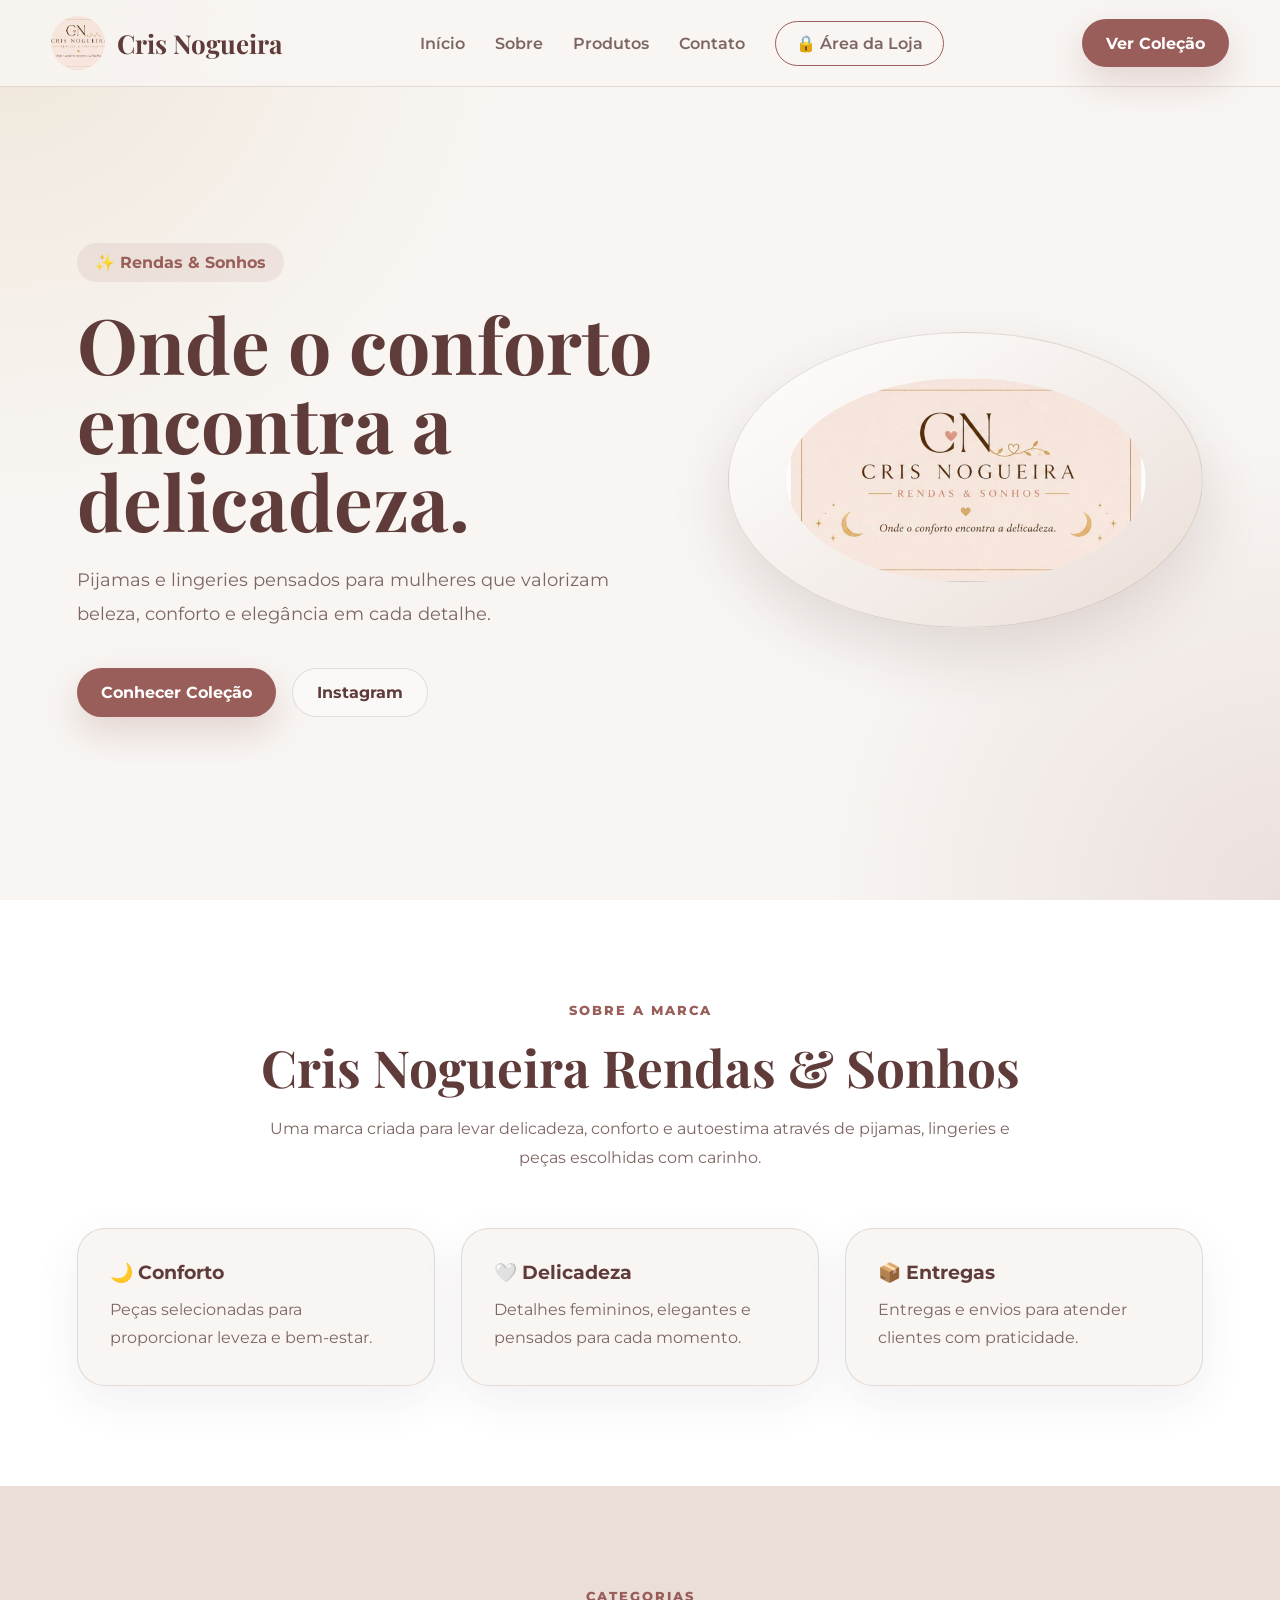
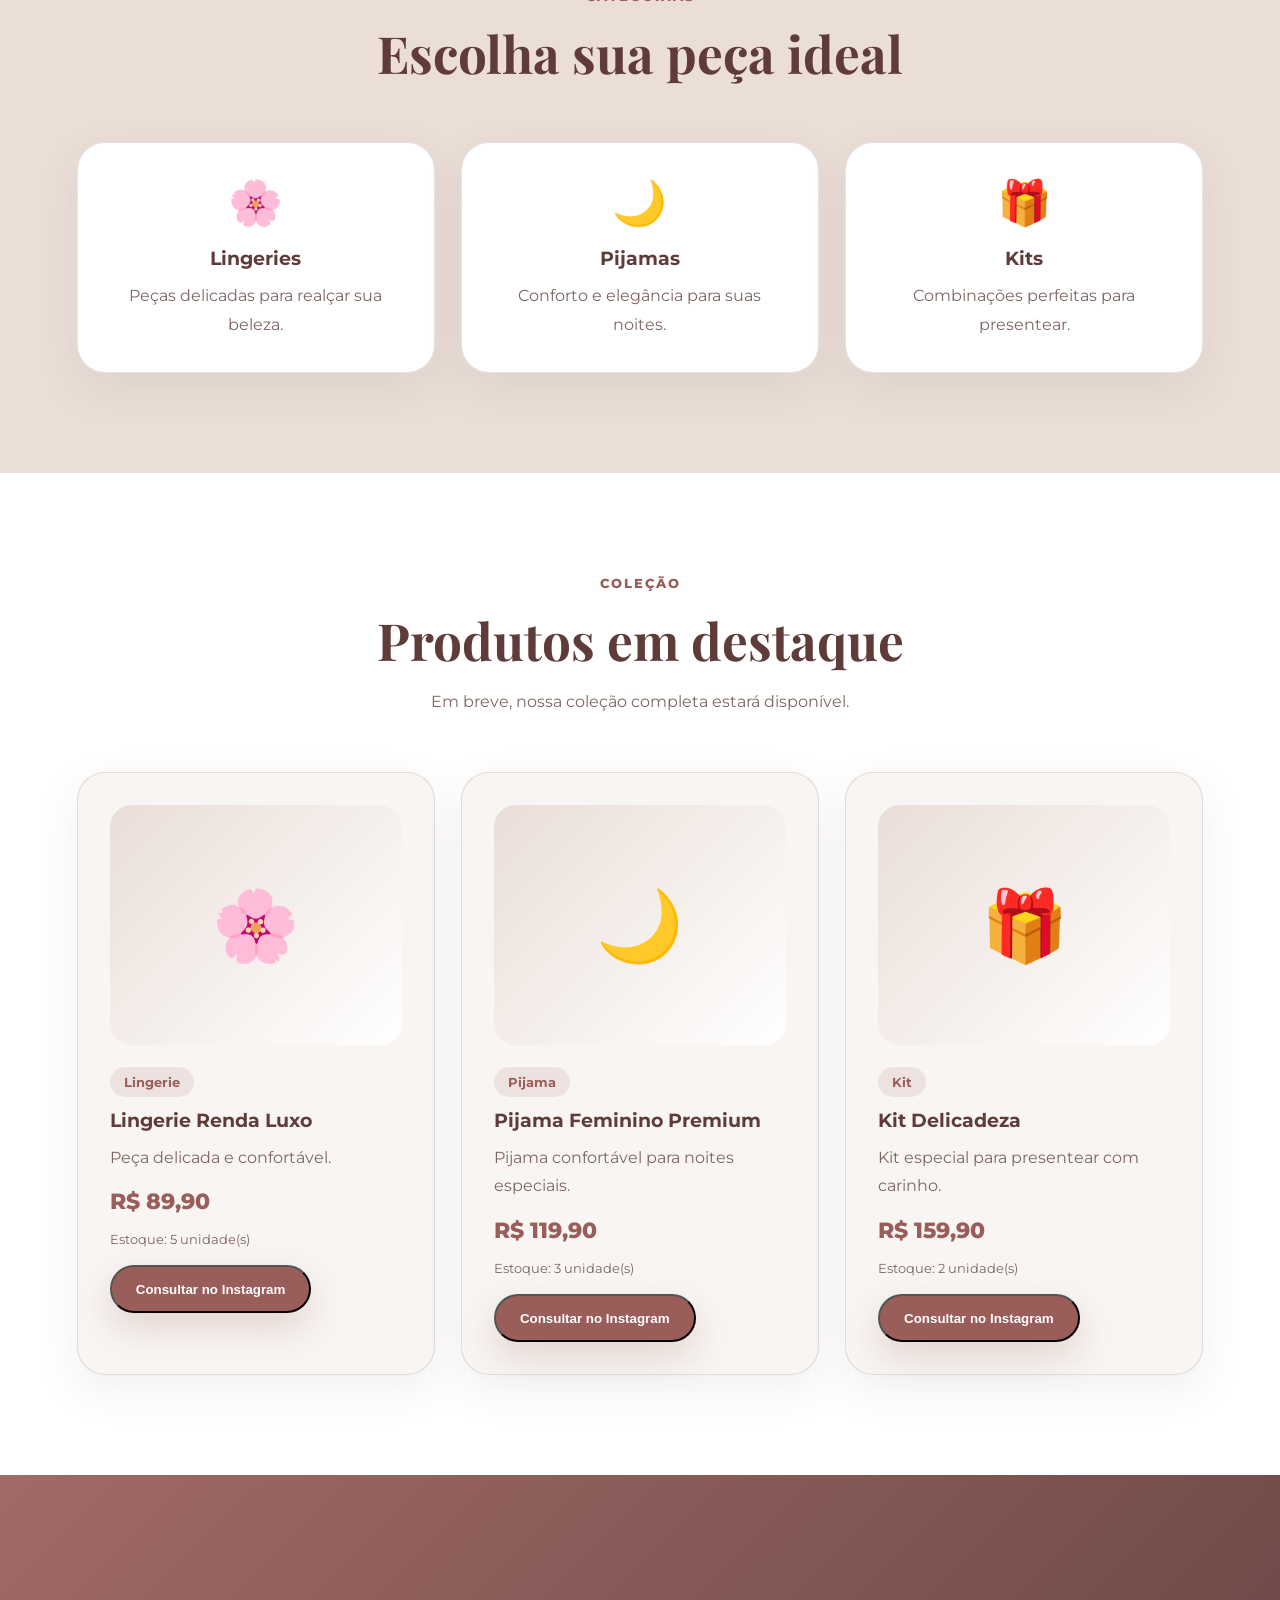
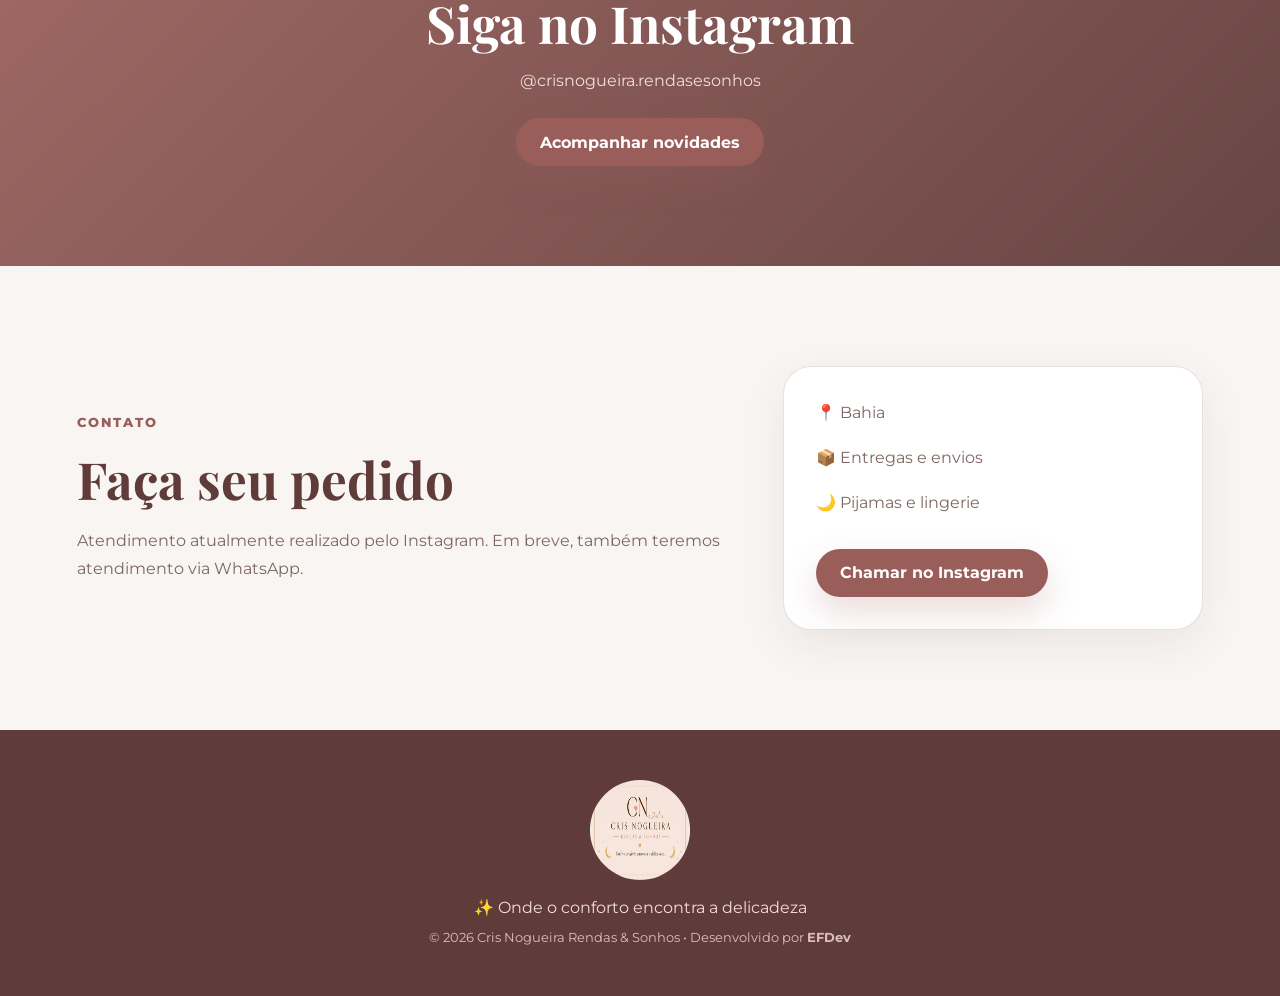
==== index.html @ 5963915d "Add files via upload" ====
<!DOCTYPE html>
<html lang="pt-BR">

<head>
    <meta charset="UTF-8">
    <meta name="viewport" content="width=device-width, initial-scale=1.0">
    <title>Cris Nogueira | Rendas & Sonhos</title>

    <link rel="stylesheet" href="./css/style.css">

    <link
        href="https://fonts.googleapis.com/css2?family=Playfair+Display:wght@600;700&family=Montserrat:wght@400;500;600;700&display=swap"
        rel="stylesheet">

    <link rel="shortcut icon" href="./assets/Cris Logo.jpeg" type="image/x-icon">
</head>

<body>

    <header class="header">
        <nav class="navbar">
            <a href="#" class="logo-area">
                <img src="./assets/Cris Logo.jpeg" alt="Cris Nogueira">
                <span>Cris Nogueira</span>
            </a>

            <ul class="nav-links">
                <li><a href="#inicio">Início</a></li>
                <li><a href="#sobre">Sobre</a></li>
                <li><a href="#produtos">Produtos</a></li>
                <li><a href="#contato">Contato</a></li>
                <li>
                    <a href="./login-admin.html" class="btn-admin">
                        🔒 Área da Loja
                    </a>
                </li>
            </ul>

            <a href="#produtos" class="btn-nav">Ver Coleção</a>
        </nav>
    </header>

    <main>

        <section class="hero" id="inicio">
            <div class="hero-content">
                <span class="tag">✨ Rendas & Sonhos</span>

                <h1>Onde o conforto encontra a delicadeza.</h1>

                <p>
                    Pijamas e lingeries pensados para mulheres que valorizam
                    beleza, conforto e elegância em cada detalhe.
                </p>

                <div class="hero-buttons">
                    <a href="#produtos" class="btn-primary">Conhecer Coleção</a>
                    <a href="https://www.instagram.com/crisnogueira.rendasesonhos/" target="_blank"
                        class="btn-secondary">
                        Instagram
                    </a>
                </div>
            </div>

            <div class="hero-card">
                <img src="./assets/Cris Logo.jpeg" alt="Logo Cris Nogueira">
            </div>
        </section>

        <section class="about" id="sobre">
            <div class="section-title">
                <span>Sobre a marca</span>
                <h2>Cris Nogueira Rendas & Sonhos</h2>
                <p>
                    Uma marca criada para levar delicadeza, conforto e autoestima
                    através de pijamas, lingeries e peças escolhidas com carinho.
                </p>
            </div>

            <div class="benefits">
                <article>
                    <h3>🌙 Conforto</h3>
                    <p>Peças selecionadas para proporcionar leveza e bem-estar.</p>
                </article>

                <article>
                    <h3>🤍 Delicadeza</h3>
                    <p>Detalhes femininos, elegantes e pensados para cada momento.</p>
                </article>

                <article>
                    <h3>📦 Entregas</h3>
                    <p>Entregas e envios para atender clientes com praticidade.</p>
                </article>
            </div>
        </section>

        <section class="categories">
            <div class="section-title">
                <span>Categorias</span>
                <h2>Escolha sua peça ideal</h2>
            </div>

            <div class="category-grid">
                <article class="category-card">
                    <div>🌸</div>
                    <h3>Lingeries</h3>
                    <p>Peças delicadas para realçar sua beleza.</p>
                </article>

                <article class="category-card">
                    <div>🌙</div>
                    <h3>Pijamas</h3>
                    <p>Conforto e elegância para suas noites.</p>
                </article>

                <article class="category-card">
                    <div>🎁</div>
                    <h3>Kits</h3>
                    <p>Combinações perfeitas para presentear.</p>
                </article>
            </div>
        </section>

        <section class="products" id="produtos">
            <div class="section-title">
                <span>Coleção</span>
                <h2>Produtos em destaque</h2>
                <p>Em breve, nossa coleção completa estará disponível.</p>
            </div>

            <div class="products-grid" id="productsGrid"></div>
        </section>

        <section class="instagram">
            <h2>Siga no Instagram</h2>
            <p>@crisnogueira.rendasesonhos</p>

            <a href="https://www.instagram.com/crisnogueira.rendasesonhos/" target="_blank" class="btn-primary">
                Acompanhar novidades
            </a>
        </section>

        <section class="contact" id="contato">
            <div>
                <span>Contato</span>
                <h2>Faça seu pedido</h2>
                <p>
                    Atendimento atualmente realizado pelo Instagram. Em breve, também teremos atendimento via WhatsApp.
                </p>
            </div>

            <div class="contact-card">
                <p>📍 Bahia</p>
                <p>📦 Entregas e envios</p>
                <p>🌙 Pijamas e lingerie</p>

                <a href="https://www.instagram.com/crisnogueira.rendasesonhos/" target="_blank" class="btn-primary">
                    Chamar no Instagram
                </a>
            </div>
        </section>

    </main>

    <footer>
        <img src="./assets/Cris Logo.jpeg" alt="Cris Nogueira">
        <p>✨ Onde o conforto encontra a delicadeza</p>
        <small>© 2026 Cris Nogueira Rendas & Sonhos • Desenvolvido por EFDev</small>
    </footer>

    <script src="./js/app.js"></script>
</body>

</html>
---- css/style.css ----
:root {
    --bg: #f8f5f2;
    --bg-soft: #eaded7;
    --rose: #9a5e5a;
    --rose-dark: #5f3c3a;
    --gold: #c8a46a;
    --white: #ffffff;
    --text: #3f2a28;
    --muted: #7d6662;
    --border: rgba(95, 60, 58, 0.15);
    --shadow: 0 25px 60px rgba(95, 60, 58, 0.15);
    --radius: 28px;
    --transition: 0.3s ease;
}

* {
    margin: 0;
    padding: 0;
    box-sizing: border-box;
}

html {
    scroll-behavior: smooth;
}

body {
    background: var(--bg);
    color: var(--text);
    font-family: "Montserrat", sans-serif;
    overflow-x: hidden;
}

a {
    text-decoration: none;
    color: inherit;
}

ul {
    list-style: none;
}

img {
    max-width: 100%;
    display: block;
}

/* HEADER */

.header {
    width: 100%;
    position: fixed;
    top: 0;
    left: 0;
    z-index: 999;
    background: rgba(248, 245, 242, 0.85);
    backdrop-filter: blur(18px);
    border-bottom: 1px solid var(--border);
}

.navbar {
    width: min(1200px, 92%);
    height: 86px;
    margin: auto;
    display: flex;
    align-items: center;
    justify-content: space-between;
}

.logo-area {
    display: flex;
    align-items: center;
    gap: 12px;
    font-family: "Playfair Display", serif;
    font-size: 26px;
    font-weight: 700;
    color: var(--rose-dark);
}

.logo-area img {
    width: 54px;
    height: 54px;
    border-radius: 50%;
    object-fit: cover;
}

.nav-links {
    display: flex;
    align-items: center;
    gap: 30px;
}

.nav-links a {
    color: var(--muted);
    font-weight: 600;
    transition: var(--transition);
}

.nav-links a:hover {
    color: var(--rose);
}

.btn-nav,
.btn-primary,
.btn-secondary {
    display: inline-flex;
    align-items: center;
    justify-content: center;
    min-height: 48px;
    padding: 14px 24px;
    border-radius: 999px;
    font-weight: 700;
    transition: var(--transition);
}

.btn-nav,
.btn-primary {
    background: var(--rose);
    color: var(--white);
    box-shadow: 0 15px 35px rgba(154, 94, 90, 0.22);
}

.btn-nav:hover,
.btn-primary:hover {
    transform: translateY(-4px);
    background: var(--rose-dark);
}

.btn-secondary {
    border: 1px solid var(--border);
    color: var(--rose-dark);
    background: rgba(255, 255, 255, 0.45);
}

.btn-secondary:hover {
    transform: translateY(-4px);
    border-color: var(--rose);
    background: var(--white);
}

/* HERO */

.hero {
    min-height: 100vh;
    padding: 140px 6% 80px;
    display: grid;
    grid-template-columns: 1.1fr 0.9fr;
    align-items: center;
    gap: 70px;
    position: relative;
    background:
        radial-gradient(circle at top left, rgba(200, 164, 106, 0.18), transparent 32%),
        radial-gradient(circle at bottom right, rgba(154, 94, 90, 0.14), transparent 30%);
}

.hero-content {
    max-width: 720px;
}

.tag {
    display: inline-flex;
    padding: 10px 18px;
    border-radius: 999px;
    background: rgba(154, 94, 90, 0.1);
    color: var(--rose);
    font-weight: 700;
    margin-bottom: 22px;
}

.hero h1 {
    font-family: "Playfair Display", serif;
    font-size: clamp(46px, 6vw, 82px);
    line-height: 1.02;
    color: var(--rose-dark);
    margin-bottom: 24px;
}

.hero p {
    color: var(--muted);
    font-size: 18px;
    line-height: 1.9;
    margin-bottom: 36px;
}

.hero-buttons {
    display: flex;
    gap: 16px;
    flex-wrap: wrap;
}

.hero-card {
    display: flex;
    justify-content: center;
    align-items: center;
    background: linear-gradient(145deg, #fff, var(--bg-soft));
    border: 1px solid var(--border);
    border-radius: 50%;
    padding: 45px;
    box-shadow: var(--shadow);
    animation: float 4s ease-in-out infinite;
}

.hero-card img {
    width: min(360px, 100%);
    border-radius: 50%;
}

/* SECTIONS */

section {
    padding: 100px 6%;
}

.section-title {
    text-align: center;
    max-width: 780px;
    margin: 0 auto 55px;
}

.section-title span,
.contact span {
    color: var(--rose);
    font-weight: 800;
    text-transform: uppercase;
    letter-spacing: 2px;
    font-size: 13px;
}

.section-title h2,
.contact h2,
.instagram h2 {
    font-family: "Playfair Display", serif;
    font-size: clamp(36px, 4vw, 56px);
    color: var(--rose-dark);
    margin: 14px 0;
}

.section-title p {
    color: var(--muted);
    line-height: 1.8;
}

/* ABOUT */

.about {
    background: var(--white);
}

.benefits {
    display: grid;
    grid-template-columns: repeat(3, 1fr);
    gap: 26px;
    width: min(1150px, 100%);
    margin: auto;
}

.benefits article,
.category-card,
.product-card,
.contact-card {
    background: var(--bg);
    border: 1px solid var(--border);
    border-radius: var(--radius);
    padding: 32px;
    box-shadow: 0 15px 45px rgba(95, 60, 58, 0.08);
    transition: var(--transition);
}

.benefits article:hover,
.category-card:hover,
.product-card:hover {
    transform: translateY(-10px);
    box-shadow: var(--shadow);
}

.benefits h3,
.category-card h3,
.product-card h3 {
    color: var(--rose-dark);
    margin-bottom: 12px;
}

.benefits p,
.category-card p,
.product-card p,
.contact p {
    color: var(--muted);
    line-height: 1.8;
}

/* CATEGORIES */

.categories {
    background: var(--bg-soft);
}

.category-grid {
    display: grid;
    grid-template-columns: repeat(3, 1fr);
    gap: 26px;
    width: min(1150px, 100%);
    margin: auto;
}

.category-card {
    text-align: center;
    background: var(--white);
}

.category-card div {
    font-size: 44px;
    margin-bottom: 18px;
}

/* PRODUCTS */

.products {
    background: var(--white);
}

.products-grid {
    display: grid;
    grid-template-columns: repeat(3, 1fr);
    gap: 26px;
    width: min(1150px, 100%);
    margin: auto;
}

.product-image {
    height: 240px;
    border-radius: 22px;
    background: linear-gradient(135deg, var(--bg-soft), #fff);
    display: flex;
    align-items: center;
    justify-content: center;
    font-size: 70px;
    margin-bottom: 22px;
}

.price {
    display: block;
    color: var(--rose);
    font-weight: 800;
    font-size: 22px;
    margin: 16px 0;
}

/* INSTAGRAM */

.instagram {
    text-align: center;
    background:
        linear-gradient(135deg, rgba(154, 94, 90, 0.92), rgba(95, 60, 58, 0.95));
    color: var(--white);
}

.instagram h2 {
    color: var(--white);
}

.instagram p {
    margin-bottom: 28px;
    color: #f3dfda;
}

/* CONTACT */

.contact {
    display: grid;
    grid-template-columns: 1fr 420px;
    gap: 40px;
    align-items: center;
    background: var(--bg);
}

.contact-card {
    background: var(--white);
}

.contact-card p {
    margin-bottom: 16px;
}

.contact-card .btn-primary {
    margin-top: 15px;
}

/* FOOTER */

footer {
    padding: 50px 6%;
    text-align: center;
    background: var(--rose-dark);
    color: var(--white);
}

footer img {
    width: 100px;
    height: 100px;
    margin: 0 auto 18px;
    border-radius: 50%;
}

footer p {
    color: #f4deda;
    margin-bottom: 10px;
}

footer small {
    color: #dbc0ba;
}

/* ANIMAÇÕES */

@keyframes float {
    0%, 100% {
        transform: translateY(0);
    }

    50% {
        transform: translateY(-18px);
    }
}

/* RESPONSIVO */

@media (max-width: 1000px) {
    .hero,
    .contact {
        grid-template-columns: 1fr;
        text-align: center;
    }

    .hero-content {
        margin: auto;
    }

    .hero-buttons {
        justify-content: center;
    }

    .benefits,
    .category-grid,
    .products-grid {
        grid-template-columns: 1fr;
    }

    .nav-links {
        display: none;
    }
}

@media (max-width: 600px) {
    .navbar {
        height: 76px;
    }

    .logo-area span {
        display: none;
    }

    .hero {
        padding-top: 120px;
    }

    .hero-card {
        padding: 25px;
    }

    .contact {
        grid-template-columns: 1fr;
    }
}

.product-image img {
    width: 100%;
    height: 100%;
    object-fit: cover;
    border-radius: 22px;
}

.product-image span {
    font-size: 70px;
}

.product-category {
    display: inline-block;
    margin-bottom: 12px;
    padding: 7px 14px;
    border-radius: 999px;
    background: rgba(154, 94, 90, 0.12);
    color: var(--rose);
    font-size: 13px;
    font-weight: 700;
}

.stock {
    display: block;
    margin-bottom: 18px;
    color: var(--muted);
}

.empty-products {
    grid-column: 1 / -1;
    text-align: center;
    padding: 60px;
    background: var(--bg);
    border-radius: var(--radius);
    border: 1px solid var(--border);
}

.empty-products h3 {
    color: var(--rose-dark);
    margin-bottom: 10px;
}

.btn-admin{
    padding:12px 20px;
    border-radius:999px;
    border:1px solid var(--rose);
    color:var(--rose);
    font-weight:700;
    transition:.3s;
}

.btn-admin:hover{
    background:var(--rose);
    color:#fff;
    transform:translateY(-3px);
}
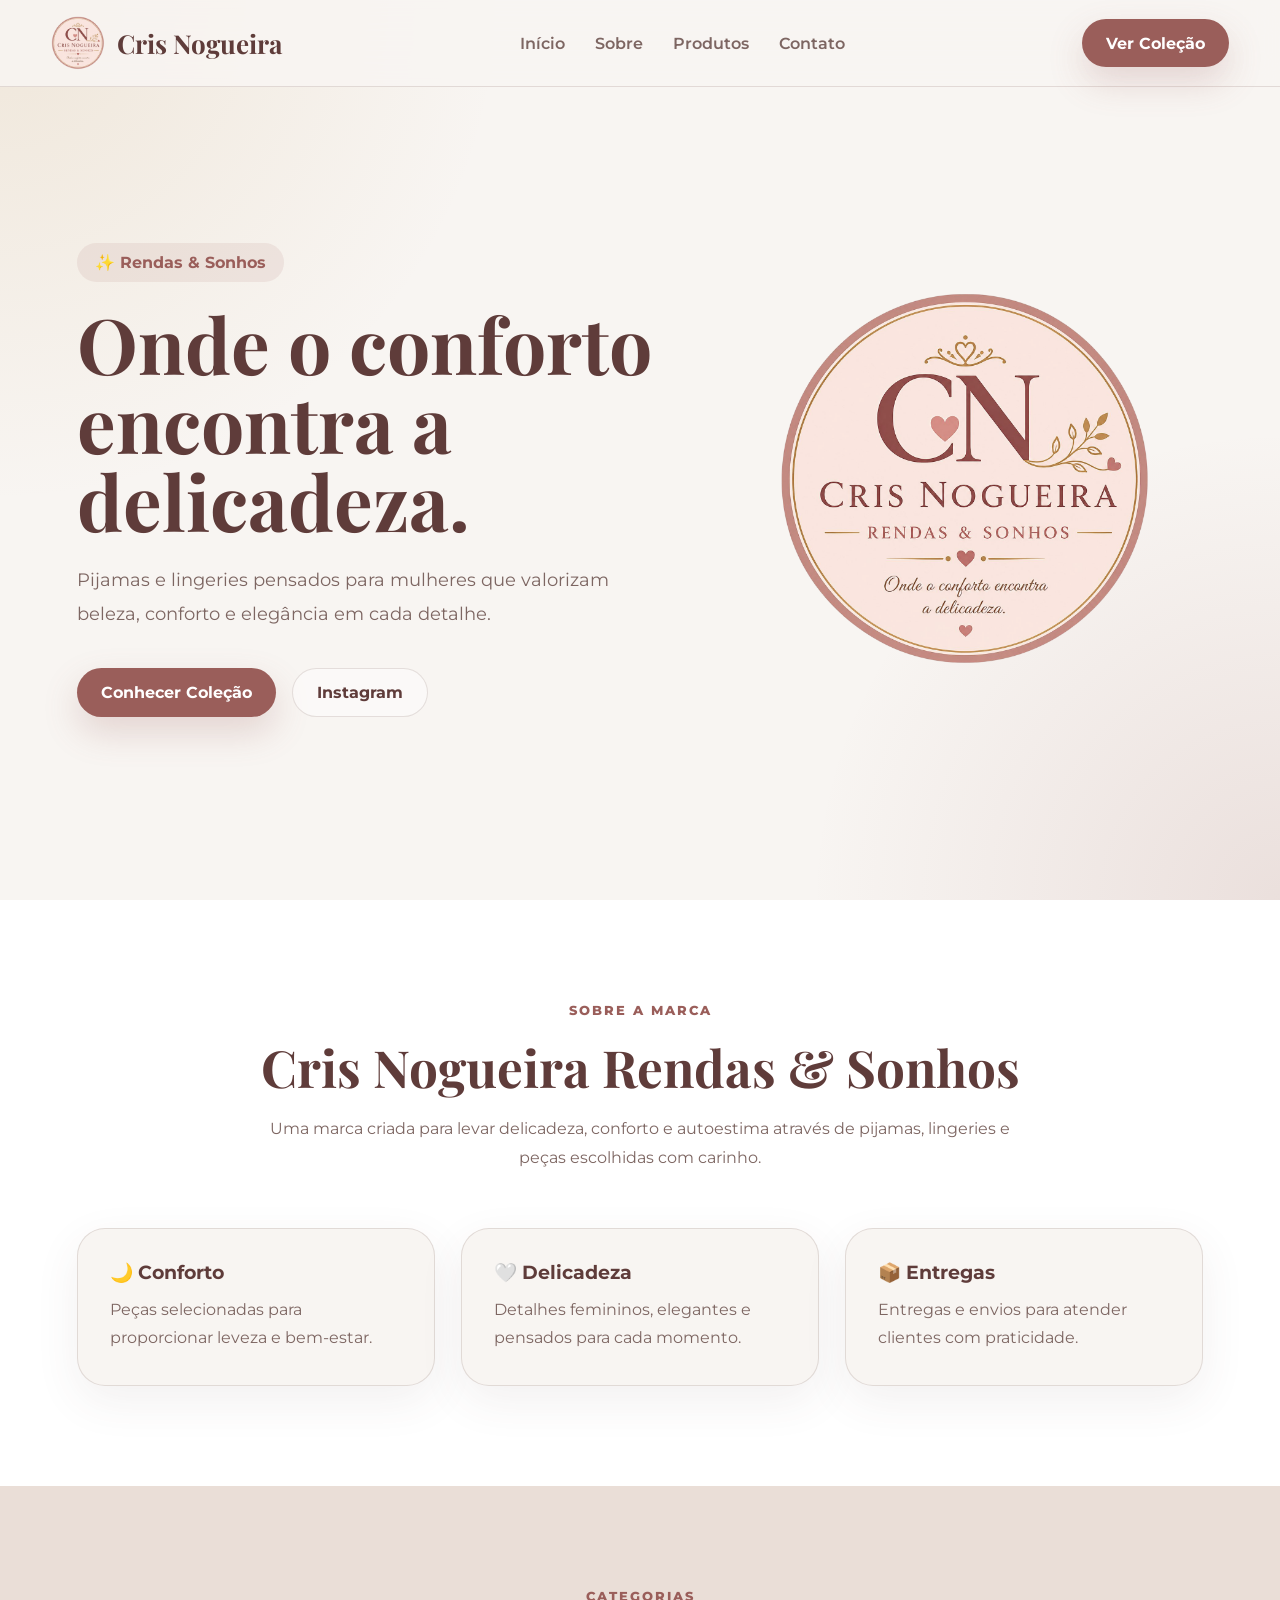
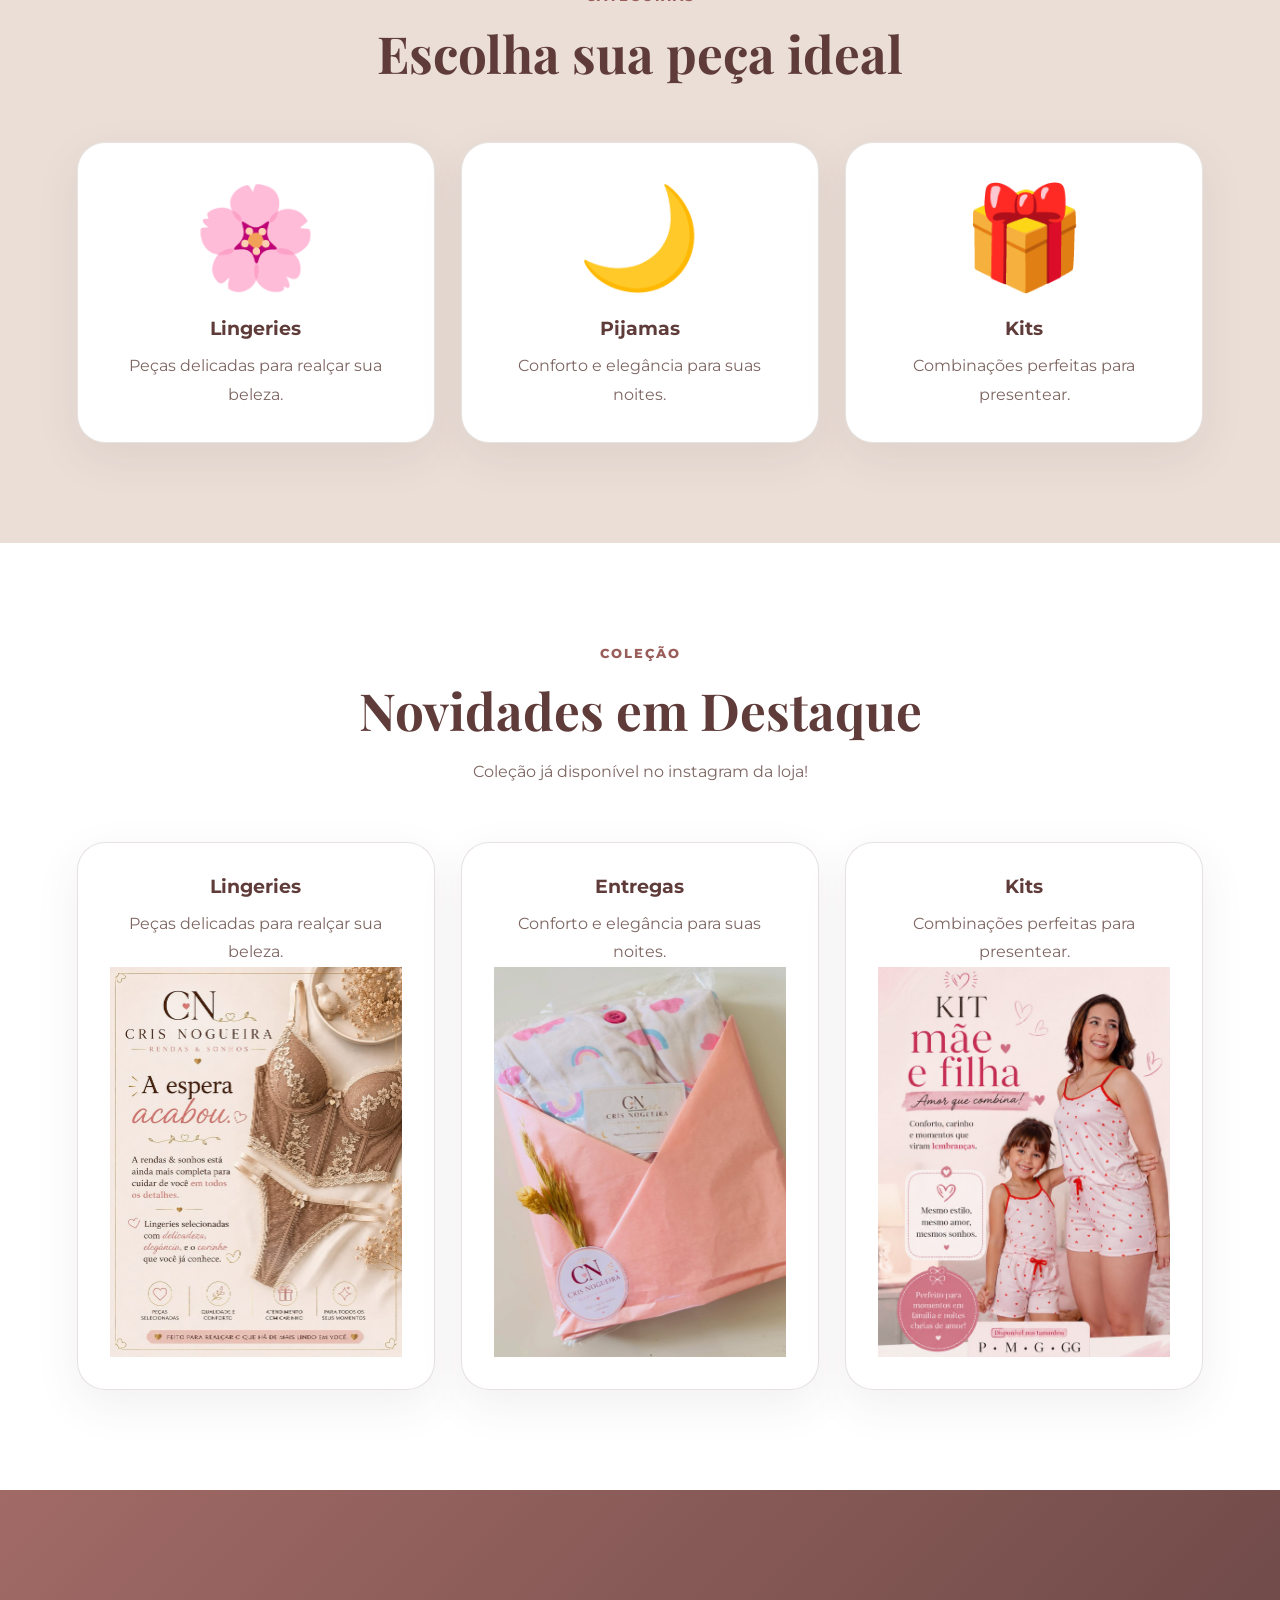
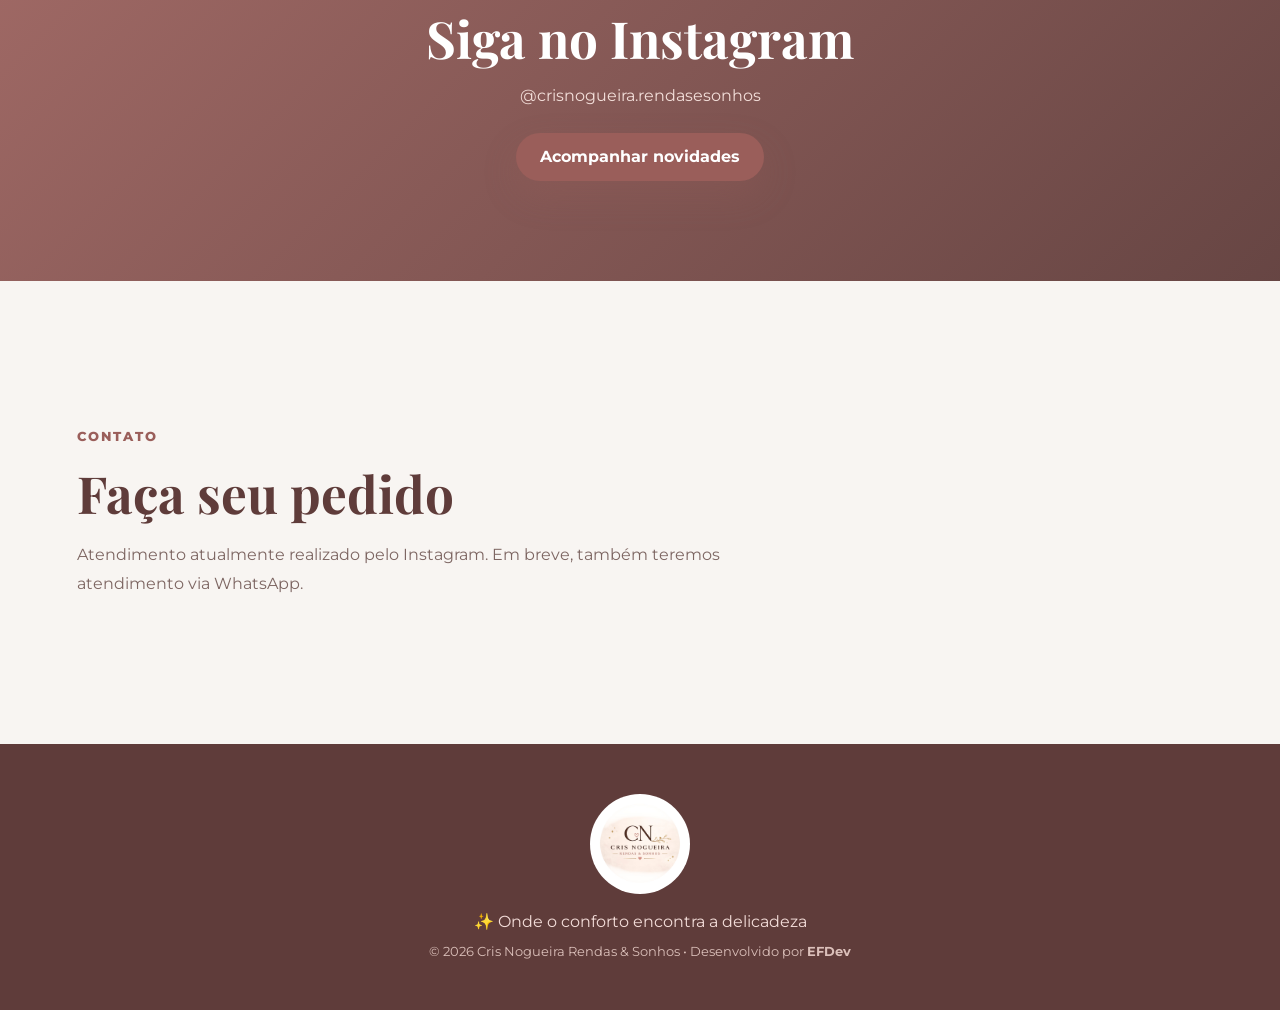
==== commit 5dd756e2: "Atualização do projeto" ====
--- a/index.html
+++ b/index.html
@@ -12,7 +12,7 @@
         href="https://fonts.googleapis.com/css2?family=Playfair+Display:wght@600;700&family=Montserrat:wght@400;500;600;700&display=swap"
         rel="stylesheet">
 
-    <link rel="shortcut icon" href="./assets/Cris Logo.jpeg" type="image/x-icon">
+    <link rel="shortcut icon" href="./assets/Cris Logo 01 -Photoroom.png" type="image/x-icon">
 </head>
 
 <body>
@@ -20,7 +20,7 @@
     <header class="header">
         <nav class="navbar">
             <a href="#" class="logo-area">
-                <img src="./assets/Cris Logo.jpeg" alt="Cris Nogueira">
+                <img src="./assets/Cris Logo 01 -Photoroom.png" alt="Cris Nogueira">
                 <span>Cris Nogueira</span>
             </a>
 
@@ -29,11 +29,6 @@
                 <li><a href="#sobre">Sobre</a></li>
                 <li><a href="#produtos">Produtos</a></li>
                 <li><a href="#contato">Contato</a></li>
-                <li>
-                    <a href="./login-admin.html" class="btn-admin">
-                        🔒 Área da Loja
-                    </a>
-                </li>
             </ul>
 
             <a href="#produtos" class="btn-nav">Ver Coleção</a>
@@ -58,13 +53,12 @@
                     <a href="https://www.instagram.com/crisnogueira.rendasesonhos/" target="_blank"
                         class="btn-secondary">
                         Instagram
-                    </a>
+                    </a>      
                 </div>
             </div>
-
             <div class="hero-card">
-                <img src="./assets/Cris Logo.jpeg" alt="Logo Cris Nogueira">
-            </div>
+            <img src="./assets/Cris Logo 01 -Photoroom.png" alt="Logo Cris Nogueira">
+        </div>
         </section>
 
         <section class="about" id="sobre">
@@ -125,11 +119,29 @@
         <section class="products" id="produtos">
             <div class="section-title">
                 <span>Coleção</span>
-                <h2>Produtos em destaque</h2>
-                <p>Em breve, nossa coleção completa estará disponível.</p>
+                <h2>Novidades em Destaque</h2>
+                <p>Coleção já disponível no instagram da loja!</p>
             </div>
+            <div class="category-grid">
+                <article class="category-card">
+                    <h3>Lingeries</h3>
+                    <p>Peças delicadas para realçar sua beleza.</p>
+                    <img src="./assets/A espera acabou… Uma novidade preparada com muito carinho… 💖💫Agora, além dos nossos pijamas, t.jpg" alt="" srcset="">
+                </article>
 
-            <div class="products-grid" id="productsGrid"></div>
+                <article class="category-card">
+                    <h3>Entregas</h3>
+                    <p>Conforto e elegância para suas noites.</p>
+                    <img src="./assets/Mais do que um pijama, uma experiência pensada com carinho. 🌙🧸Todo pedido que sai é preparado .jpg" alt="" srcset="">
+                
+                </article>
+
+                <article class="category-card">
+                    <h3>Kits</h3>
+                    <p>Combinações perfeitas para presentear.</p>
+                    <img src="./assets/É com o coração cheio de alegria que apresentamos uma das novidades da nossa nova coleção-Conjun.jpg" alt="" srcset="">
+                </article>
+            </div>
         </section>
 
         <section class="instagram">
@@ -164,7 +176,7 @@
     </main>
 
     <footer>
-        <img src="./assets/Cris Logo.jpeg" alt="Cris Nogueira">
+        <img src="./assets/Cros Logo 02.jpeg" alt="Cris Nogueira">
         <p>✨ Onde o conforto encontra a delicadeza</p>
         <small>© 2026 Cris Nogueira Rendas & Sonhos • Desenvolvido por EFDev</small>
     </footer>
--- a/css/style.css
+++ b/css/style.css
@@ -191,16 +191,12 @@
     display: flex;
     justify-content: center;
     align-items: center;
-    background: linear-gradient(145deg, #fff, var(--bg-soft));
-    border: 1px solid var(--border);
-    border-radius: 50%;
     padding: 45px;
-    box-shadow: var(--shadow);
     animation: float 4s ease-in-out infinite;
 }
 
 .hero-card img {
-    width: min(360px, 100%);
+    width: min(600px, 100%);
     border-radius: 50%;
 }
 
@@ -297,7 +293,7 @@
     display: grid;
     grid-template-columns: repeat(3, 1fr);
     gap: 26px;
-    width: min(1150px, 100%);
+    width: min(2000px, 100%);
     margin: auto;
 }
 
@@ -307,8 +303,8 @@
 }
 
 .category-card div {
-    font-size: 44px;
-    margin-bottom: 18px;
+    font-size: 100px;
+    margin-bottom: 20px;
 }
 
 /* PRODUCTS */
@@ -526,4 +522,12 @@
     background:var(--rose);
     color:#fff;
     transform:translateY(-3px);
+}
+
+/*Imagem apresentação: */
+
+.img-card div{
+      font-size: 44px;
+    margin-bottom: 18px;
+    height: 140px;
 }
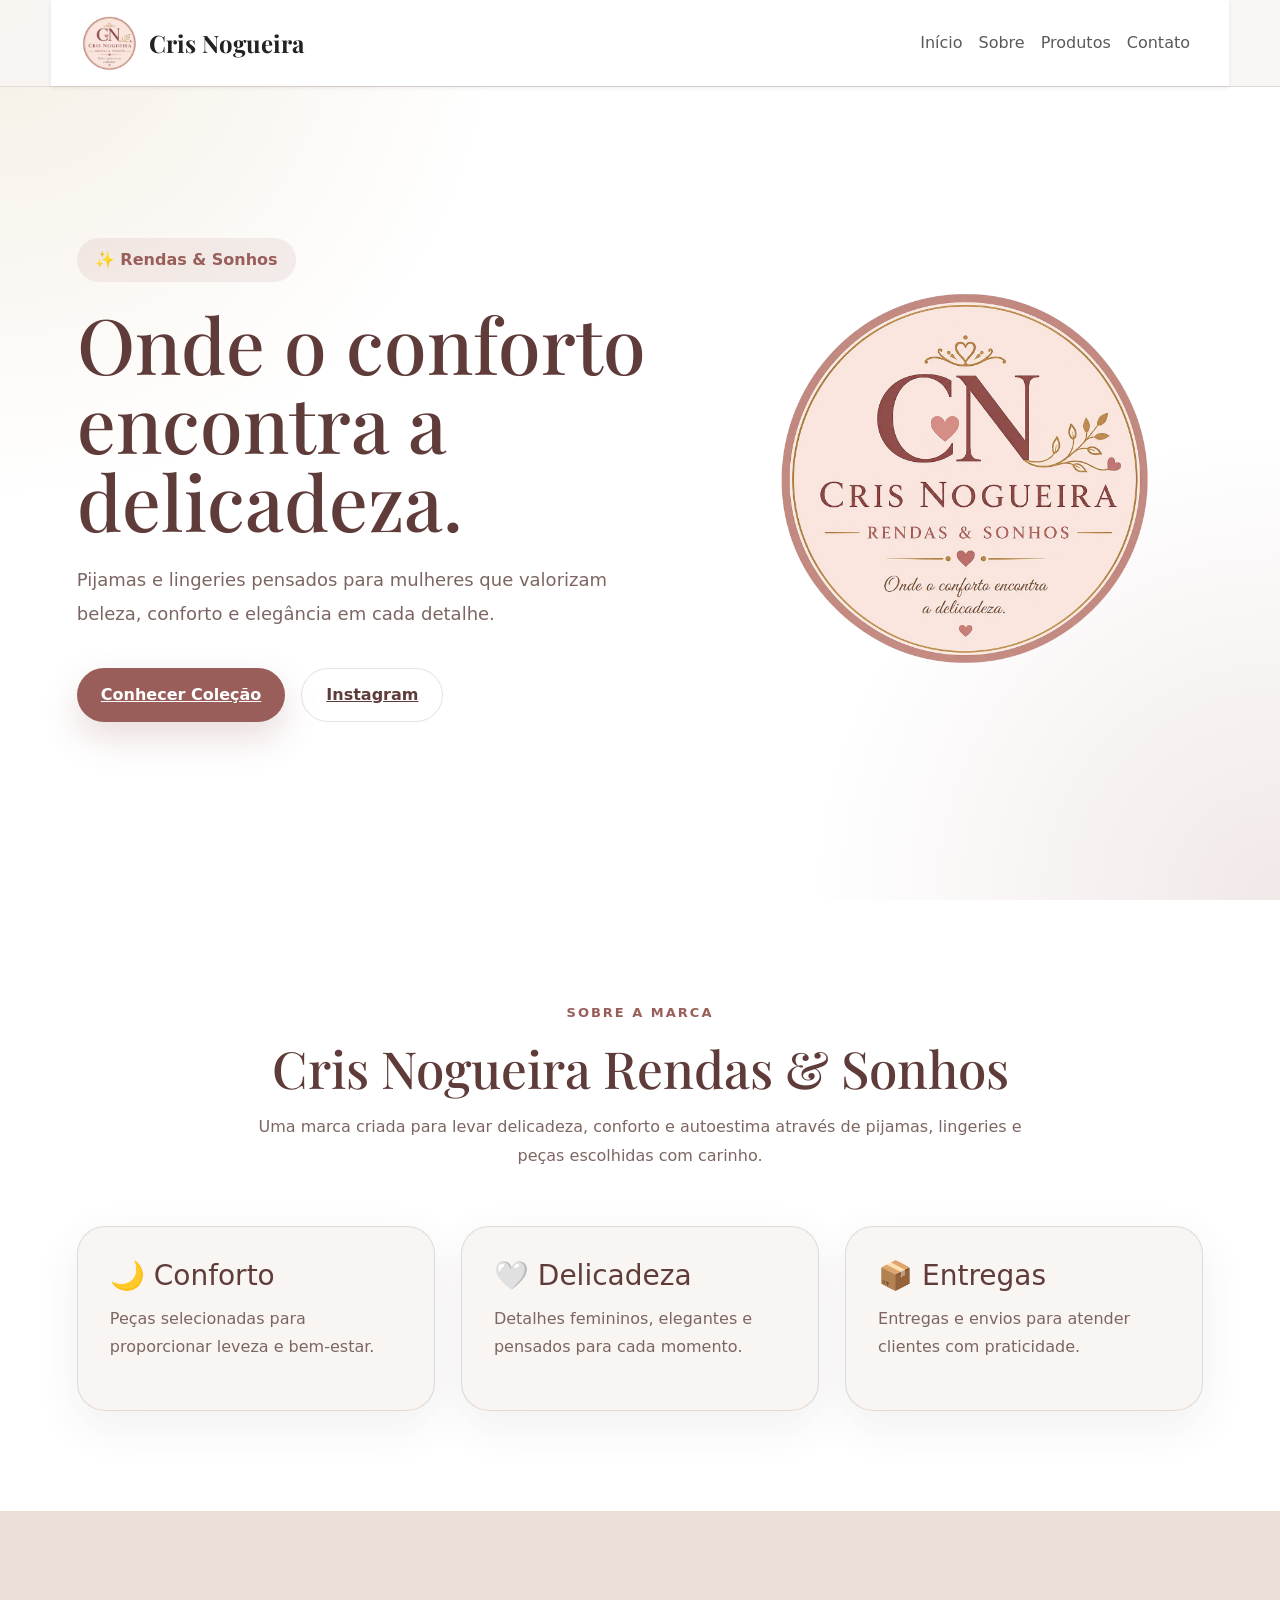
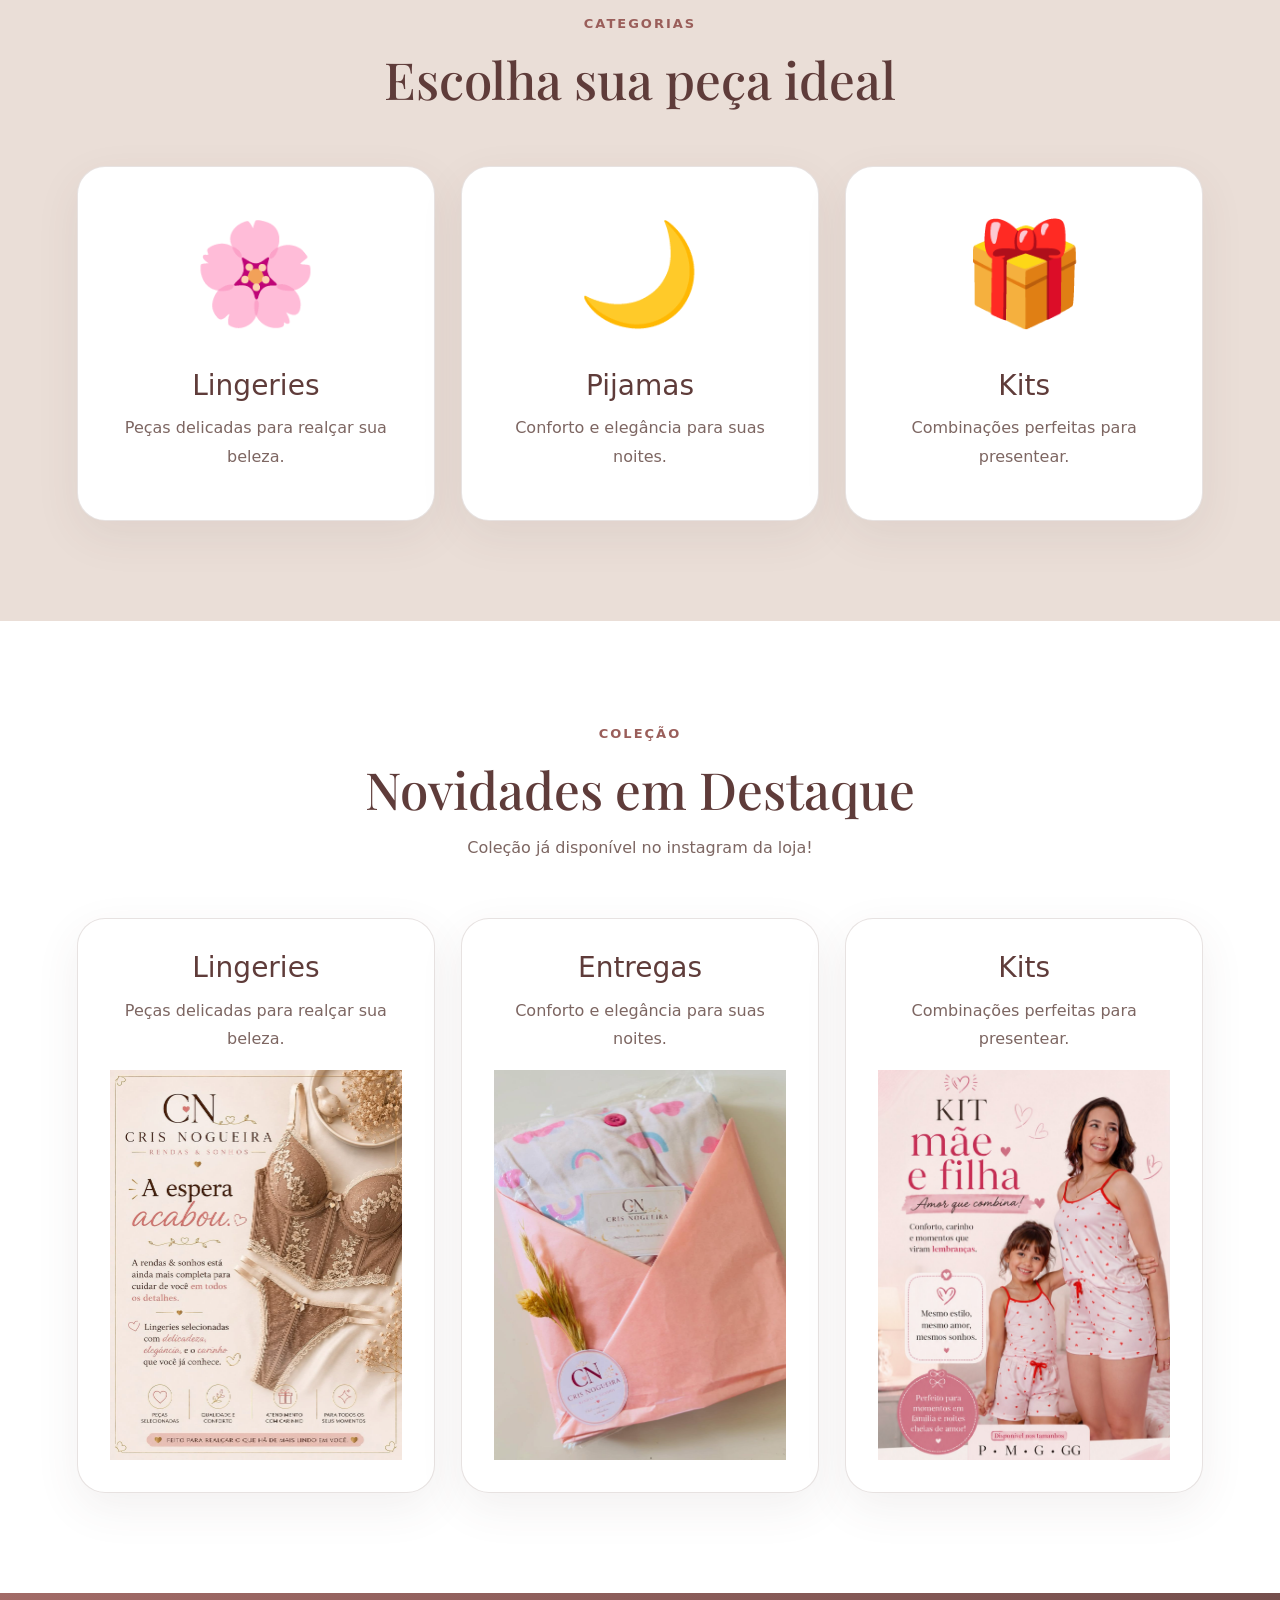
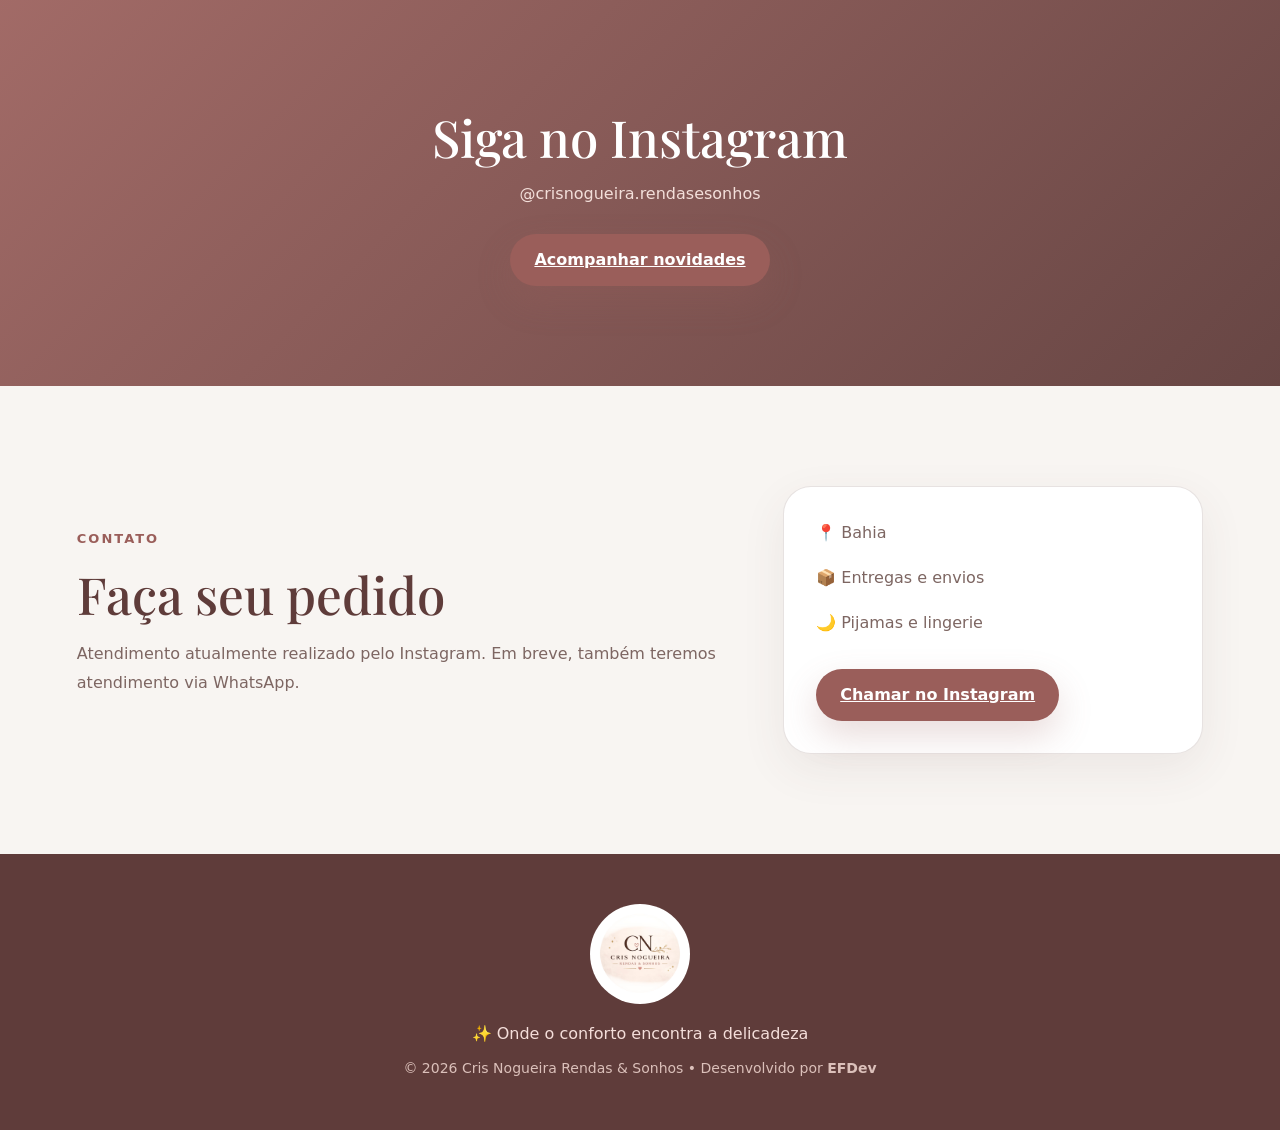
==== commit c7dc73af: "." ====
--- a/index.html
+++ b/index.html
@@ -13,25 +13,66 @@
         rel="stylesheet">
 
     <link rel="shortcut icon" href="./assets/Cris Logo 01 -Photoroom.png" type="image/x-icon">
+
+    <link href="https://cdn.jsdelivr.net/npm/bootstrap@5.3.8/dist/css/bootstrap.min.css" rel="stylesheet" integrity="sha384-sRIl4kxILFvY47J16cr9ZwB07vP4J8+LH7qKQnuqkuIAvNWLzeN8tE5YBujZqJLB" crossorigin="anonymous">
+
 </head>
 
 <body>
-
+    <script src="https://cdn.jsdelivr.net/npm/bootstrap@5.3.7/dist/js/bootstrap.bundle.min.js"></script>
     <header class="header">
-        <nav class="navbar">
-            <a href="#" class="logo-area">
-                <img src="./assets/Cris Logo 01 -Photoroom.png" alt="Cris Nogueira">
-                <span>Cris Nogueira</span>
-            </a>
-
-            <ul class="nav-links">
-                <li><a href="#inicio">Início</a></li>
-                <li><a href="#sobre">Sobre</a></li>
-                <li><a href="#produtos">Produtos</a></li>
-                <li><a href="#contato">Contato</a></li>
+        
+        <nav class="navbar navbar-expand-lg bg-white shadow-sm sticky-top">
+    <div class="container">
+
+        <a class="navbar-brand" href="#">
+            <img src="./assets/Cris Logo 01 -Photoroom.png" width="45">
+            <span class="fw-bold fs-4">Cris Nogueira</span>
+        </a>
+
+        <button
+            class="navbar-toggler"
+            type="button"
+            data-bs-toggle="collapse"
+            data-bs-target="#menuPrincipal"
+        >
+            <span class="navbar-toggler-icon"></span>
+        </button>
+
+        <div class="collapse navbar-collapse" id="menuPrincipal">
+
+            <ul class="navbar-nav ms-auto align-items-lg-center">
+
+                <li class="nav-item">
+                    <a class="nav-link" href="#inicio">
+                        Início
+                    </a>
+                </li>
+
+                <li class="nav-item">
+                    <a class="nav-link" href="#sobre">
+                        Sobre
+                    </a>
+                </li>
+
+                <li class="nav-item">
+                    <a class="nav-link" href="#produtos">
+                        Produtos
+                    </a>
+                </li>
+
+                <li class="nav-item">
+                    <a class="nav-link" href="#contato">
+                        Contato
+                    </a>
             </ul>
 
-            <a href="#produtos" class="btn-nav">Ver Coleção</a>
+        </div>
+
+    </div>
+
+</nav>
+            
         </nav>
     </header>
 
@@ -59,8 +100,7 @@
             <div class="hero-card">
             <img src="./assets/Cris Logo 01 -Photoroom.png" alt="Logo Cris Nogueira">
         </div>
-        </section>
-
+    </section>
         <section class="about" id="sobre">
             <div class="section-title">
                 <span>Sobre a marca</span>
--- a/css/style.css
+++ b/css/style.css
@@ -524,10 +524,329 @@
     transform:translateY(-3px);
 }
 
-/*Imagem apresentação: */
-
-.img-card div{
-      font-size: 44px;
-    margin-bottom: 18px;
-    height: 140px;
-}+/* ==========================================
+   RESPONSIVIDADE — CRIS NOGUEIRA
+========================================== */
+
+.menu-toggle {
+    display: none;
+    width: 46px;
+    height: 46px;
+    border: none;
+    border-radius: 50%;
+    background: var(--rose);
+    color: #fff;
+    font-size: 24px;
+    align-items: center;
+    justify-content: center;
+    cursor: pointer;
+    position: relative;
+    z-index: 1002;
+}
+
+/* NOTEBOOKS E TABLETS */
+
+@media (max-width: 1100px) {
+    .navbar {
+        width: min(94%, 1100px);
+    }
+
+    .hero {
+        grid-template-columns: 1fr;
+        text-align: center;
+        gap: 45px;
+        padding-top: 135px;
+    }
+
+    .hero-content {
+        margin: 0 auto;
+    }
+
+    .hero p {
+        margin-left: auto;
+        margin-right: auto;
+    }
+
+    .hero-buttons {
+        justify-content: center;
+    }
+
+    .hero-card {
+        width: min(520px, 100%);
+        margin: 0 auto;
+    }
+
+    .benefits,
+    .category-grid,
+    .products-grid {
+        grid-template-columns: repeat(2, 1fr);
+    }
+
+    .contact {
+        grid-template-columns: 1fr;
+        text-align: center;
+    }
+
+    .contact-card {
+        max-width: 520px;
+        margin: 0 auto;
+        width: 100%;
+    }
+}
+
+/* MENU MOBILE */
+
+@media (max-width: 900px) {
+    .header {
+        position: fixed;
+    }
+
+    .navbar {
+        height: 78px;
+        position: relative;
+    }
+
+    .menu-toggle {
+        display: flex;
+    }
+
+    .nav-links {
+        position: absolute;
+        top: 88px;
+        left: 0;
+        right: 0;
+
+        display: none;
+        flex-direction: column;
+        align-items: stretch;
+        gap: 8px;
+
+        padding: 20px;
+        background: rgba(255, 255, 255, .98);
+        border: 1px solid var(--border);
+        border-radius: 22px;
+        box-shadow: var(--shadow);
+        z-index: 1001;
+    }
+
+    .nav-links.show {
+        display: flex;
+    }
+
+    .nav-links li {
+        width: 100%;
+    }
+
+    .nav-links a {
+        display: block;
+        width: 100%;
+        padding: 14px 16px;
+        border-radius: 14px;
+        text-align: center;
+    }
+
+    .nav-links a:hover {
+        background: var(--bg-soft);
+    }
+
+    .btn-admin {
+        border: 1px solid var(--rose);
+    }
+
+    .btn-nav {
+        display: none;
+    }
+}
+
+/* CELULARES */
+
+@media (max-width: 700px) {
+    section {
+        padding: 75px 22px;
+    }
+
+    .navbar {
+        width: calc(100% - 28px);
+    }
+
+    .logo-area img {
+        width: 46px;
+        height: 46px;
+    }
+
+    .logo-area span {
+        display: block;
+        font-size: 20px;
+    }
+
+    .hero {
+        min-height: auto;
+        padding: 125px 22px 70px;
+    }
+
+    .hero h1 {
+        font-size: 44px;
+        line-height: 1.08;
+    }
+
+    .hero p {
+        font-size: 16px;
+        line-height: 1.75;
+    }
+
+    .hero-buttons {
+        flex-direction: column;
+        align-items: stretch;
+    }
+
+    .hero-buttons a {
+        width: 100%;
+    }
+
+    .hero-card {
+        padding: 26px;
+    }
+
+    .hero-card img {
+        width: 260px;
+    }
+
+    .section-title {
+        margin-bottom: 38px;
+    }
+
+    .section-title h2,
+    .contact h2,
+    .instagram h2 {
+        font-size: 38px;
+    }
+
+    .benefits,
+    .category-grid,
+    .products-grid {
+        grid-template-columns: 1fr;
+    }
+
+    .benefits article,
+    .category-card,
+    .product-card,
+    .contact-card {
+        padding: 25px;
+    }
+
+    .product-image {
+        height: 280px;
+    }
+
+    .product-card .btn-primary {
+        width: 100%;
+    }
+
+    .instagram {
+        padding-left: 24px;
+        padding-right: 24px;
+    }
+
+    footer {
+        padding: 45px 22px;
+    }
+}
+
+/* CELULARES PEQUENOS */
+
+@media (max-width: 480px) {
+    .logo-area span {
+        display: none;
+    }
+
+    .hero {
+        padding-top: 115px;
+    }
+
+    .hero h1 {
+        font-size: 36px;
+    }
+
+    .tag {
+        font-size: 12px;
+        padding: 9px 14px;
+    }
+
+    .hero-card img {
+        width: 220px;
+    }
+
+    .section-title h2,
+    .contact h2,
+    .instagram h2 {
+        font-size: 32px;
+    }
+
+    .product-image {
+        height: 230px;
+    }
+
+    .nav-links {
+        top: 82px;
+    }
+}
+
+.navbar-brand {
+    display: flex;
+    align-items: center;
+    gap: 12px;
+    text-decoration: none;
+}
+
+.navbar-brand img {
+    width: 55px;
+    height: 55px;
+    border-radius: 50%;
+    object-fit: cover;
+}
+
+.navbar-brand span {
+    font-size: 28px;
+    font-weight: 700;
+    color: #222;
+    font-family: "Playfair Display", serif;
+}
+
+/* Navbar */
+
+.navbar {
+    background: #fff;
+    box-shadow: 0 4px 20px rgba(0,0,0,.08);
+}
+
+/* Menu Mobile */
+
+@media (max-width: 991.98px) {
+
+    .navbar-collapse {
+        margin-top: 15px;
+        padding: 20px;
+        background: #ffffff;
+        border-radius: 18px;
+        box-shadow: 0 12px 30px rgba(0,0,0,.12);
+    }
+
+    .navbar-nav {
+        gap: 8px;
+    }
+
+    .navbar-nav .nav-link {
+        padding: 12px 16px;
+        border-radius: 12px;
+    }
+
+    .navbar-nav .nav-link:hover {
+        background: #f8f4f2;
+    }
+
+    .btn-loja {
+        margin-top: 15px;
+        width: 100%;
+    }
+
+}
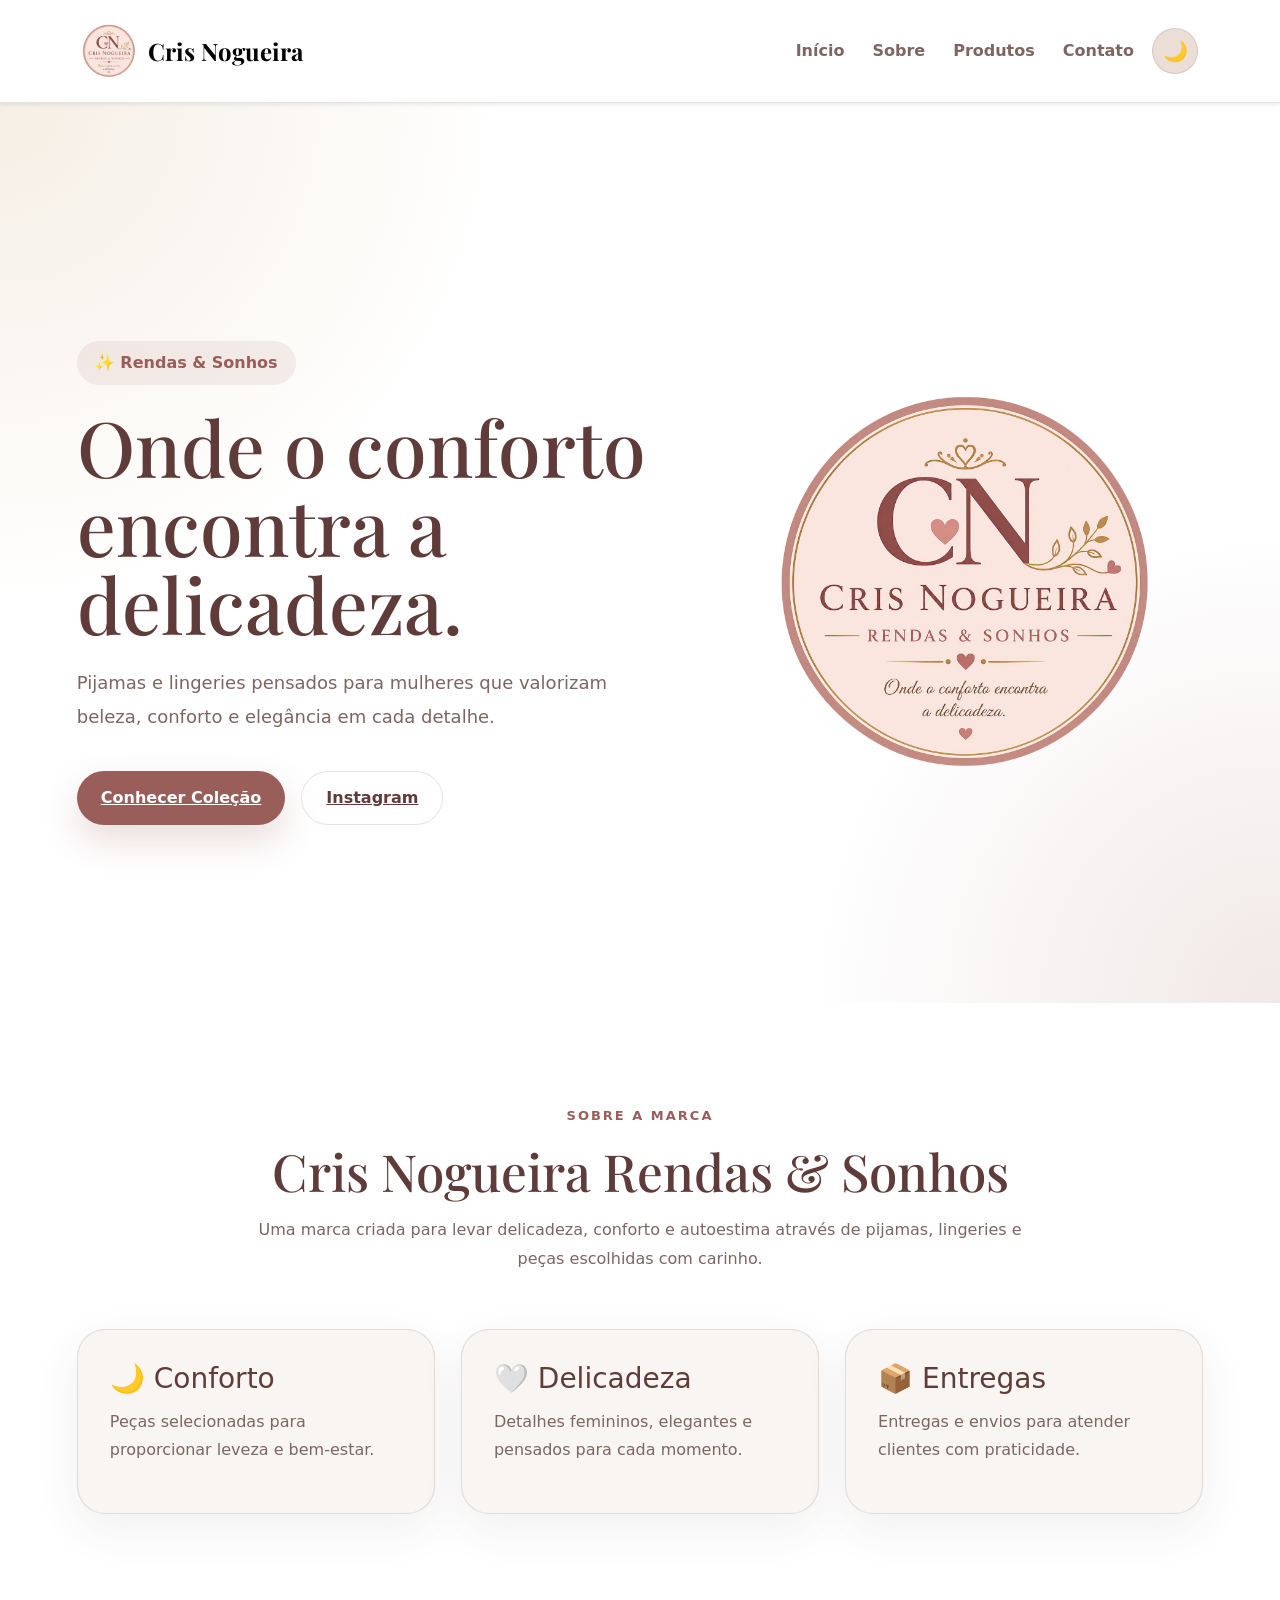
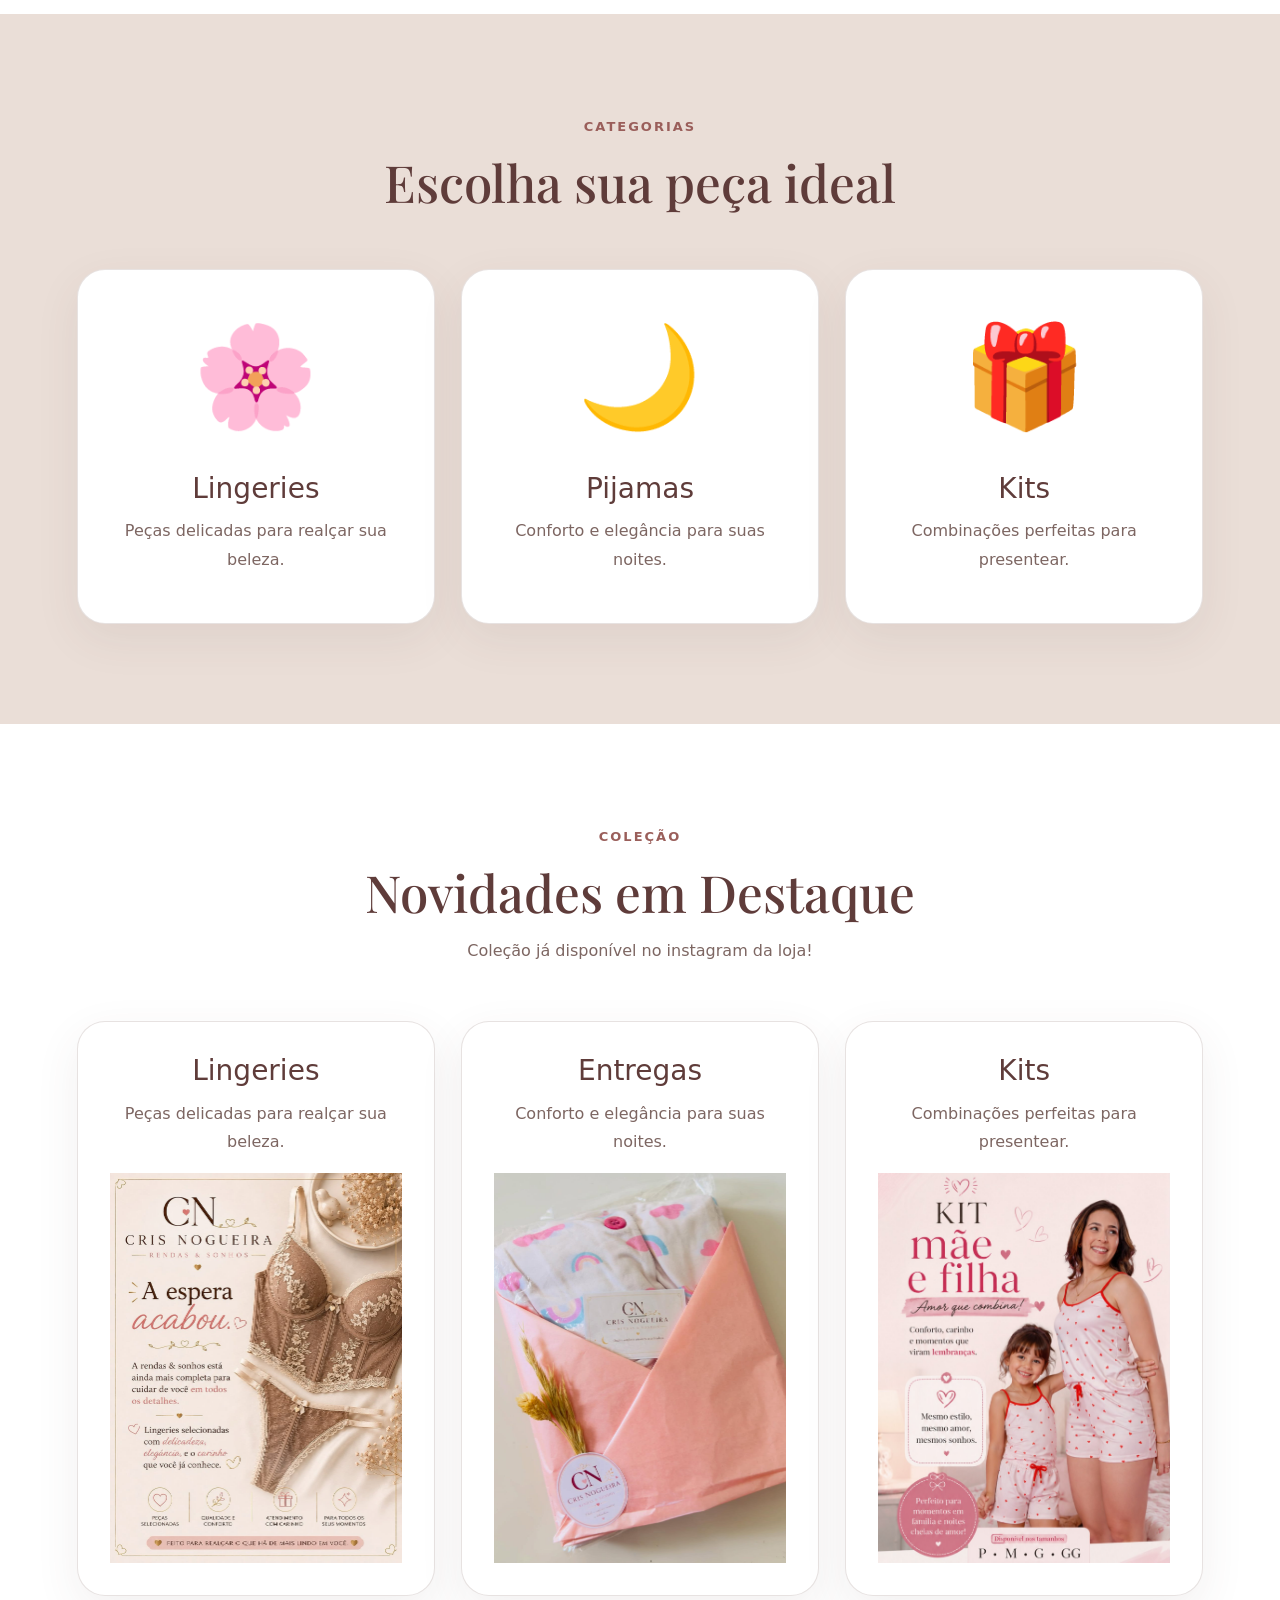
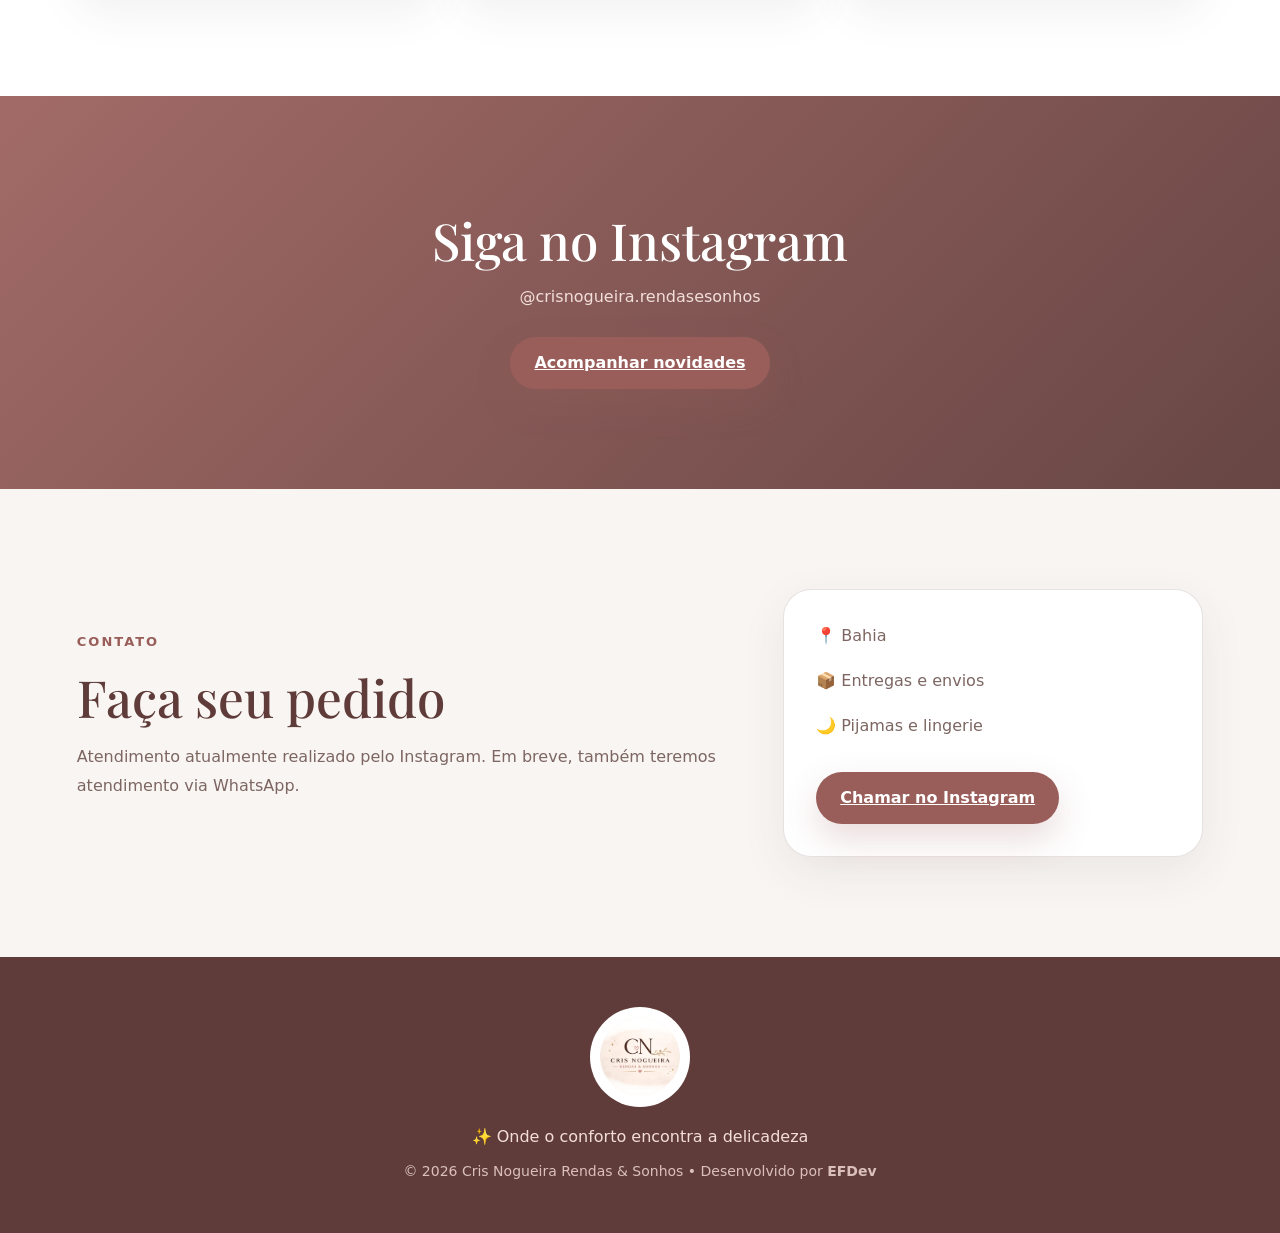
==== commit cbc4e5cb: "." ====
--- a/index.html
+++ b/index.html
@@ -5,7 +5,18 @@
     <meta charset="UTF-8">
     <meta name="viewport" content="width=device-width, initial-scale=1.0">
     <title>Cris Nogueira | Rendas & Sonhos</title>
-
+    <script>
+        (() => {
+            const savedTheme = localStorage.getItem("cris-theme");
+
+            const theme = savedTheme ||
+                (window.matchMedia("(prefers-color-scheme: dark)").matches
+                    ? "dark"
+                    : "light");
+
+            document.documentElement.setAttribute("data-theme", theme);
+        })();
+    </script>
     <link rel="stylesheet" href="./css/style.css">
 
     <link
@@ -14,65 +25,58 @@
 
     <link rel="shortcut icon" href="./assets/Cris Logo 01 -Photoroom.png" type="image/x-icon">
 
-    <link href="https://cdn.jsdelivr.net/npm/bootstrap@5.3.8/dist/css/bootstrap.min.css" rel="stylesheet" integrity="sha384-sRIl4kxILFvY47J16cr9ZwB07vP4J8+LH7qKQnuqkuIAvNWLzeN8tE5YBujZqJLB" crossorigin="anonymous">
+    <link href="https://cdn.jsdelivr.net/npm/bootstrap@5.3.8/dist/css/bootstrap.min.css" rel="stylesheet"
+        integrity="sha384-sRIl4kxILFvY47J16cr9ZwB07vP4J8+LH7qKQnuqkuIAvNWLzeN8tE5YBujZqJLB" crossorigin="anonymous">
 
 </head>
 
 <body>
     <script src="https://cdn.jsdelivr.net/npm/bootstrap@5.3.7/dist/js/bootstrap.bundle.min.js"></script>
     <header class="header">
-        
+
         <nav class="navbar navbar-expand-lg bg-white shadow-sm sticky-top">
-    <div class="container">
-
-        <a class="navbar-brand" href="#">
-            <img src="./assets/Cris Logo 01 -Photoroom.png" width="45">
-            <span class="fw-bold fs-4">Cris Nogueira</span>
-        </a>
-
-        <button
-            class="navbar-toggler"
-            type="button"
-            data-bs-toggle="collapse"
-            data-bs-target="#menuPrincipal"
-        >
-            <span class="navbar-toggler-icon"></span>
-        </button>
-
-        <div class="collapse navbar-collapse" id="menuPrincipal">
-
-            <ul class="navbar-nav ms-auto align-items-lg-center">
-
-                <li class="nav-item">
-                    <a class="nav-link" href="#inicio">
-                        Início
-                    </a>
-                </li>
-
-                <li class="nav-item">
-                    <a class="nav-link" href="#sobre">
-                        Sobre
-                    </a>
-                </li>
-
-                <li class="nav-item">
-                    <a class="nav-link" href="#produtos">
-                        Produtos
-                    </a>
-                </li>
-
-                <li class="nav-item">
-                    <a class="nav-link" href="#contato">
-                        Contato
-                    </a>
-            </ul>
-
-        </div>
-
-    </div>
-
-</nav>
-            
+            <div class="container">
+
+                <a class="navbar-brand" href="#">
+                    <img src="./assets/Cris Logo 01 -Photoroom.png" width="45">
+                    <span class="fw-bold fs-4">Cris Nogueira</span>
+                </a>
+
+                <button class="navbar-toggler" type="button" data-bs-toggle="collapse" data-bs-target="#menuPrincipal">
+                    <span class="navbar-toggler-icon"></span>
+                </button>
+
+                <div class="collapse navbar-collapse" id="menuPrincipal">
+
+                    <ul class="navbar-nav ms-auto">
+                        <li class="nav-item">
+                            <a class="nav-link" href="#inicio">Início</a>
+                        </li>
+
+                        <li class="nav-item">
+                            <a class="nav-link" href="#sobre">Sobre</a>
+                        </li>
+
+                        <li class="nav-item">
+                            <a class="nav-link" href="#produtos">Produtos</a>
+                        </li>
+
+                        <li class="nav-item">
+                            <a class="nav-link" href="#contato">Contato</a>
+                        </li>
+                    </ul>
+
+                    <button type="button" class="theme-toggle" id="themeToggle" aria-label="Ativar tema escuro"
+                        aria-pressed="false">
+                        🌙
+                    </button>
+
+                </div>
+
+            </div>
+
+        </nav>
+
         </nav>
     </header>
 
@@ -94,13 +98,13 @@
                     <a href="https://www.instagram.com/crisnogueira.rendasesonhos/" target="_blank"
                         class="btn-secondary">
                         Instagram
-                    </a>      
+                    </a>
                 </div>
             </div>
             <div class="hero-card">
-            <img src="./assets/Cris Logo 01 -Photoroom.png" alt="Logo Cris Nogueira">
-        </div>
-    </section>
+                <img src="./assets/Cris Logo 01 -Photoroom.png" alt="Logo Cris Nogueira">
+            </div>
+        </section>
         <section class="about" id="sobre">
             <div class="section-title">
                 <span>Sobre a marca</span>
@@ -166,20 +170,23 @@
                 <article class="category-card">
                     <h3>Lingeries</h3>
                     <p>Peças delicadas para realçar sua beleza.</p>
-                    <img src="./assets/A espera acabou… Uma novidade preparada com muito carinho… 💖💫Agora, além dos nossos pijamas, t.jpg" alt="" srcset="">
+                    <img src="./assets/A espera acabou… Uma novidade preparada com muito carinho… 💖💫Agora, além dos nossos pijamas, t.jpg"
+                        alt="" srcset="">
                 </article>
 
                 <article class="category-card">
                     <h3>Entregas</h3>
                     <p>Conforto e elegância para suas noites.</p>
-                    <img src="./assets/Mais do que um pijama, uma experiência pensada com carinho. 🌙🧸Todo pedido que sai é preparado .jpg" alt="" srcset="">
-                
+                    <img src="./assets/Mais do que um pijama, uma experiência pensada com carinho. 🌙🧸Todo pedido que sai é preparado .jpg"
+                        alt="" srcset="">
+
                 </article>
 
                 <article class="category-card">
                     <h3>Kits</h3>
                     <p>Combinações perfeitas para presentear.</p>
-                    <img src="./assets/É com o coração cheio de alegria que apresentamos uma das novidades da nossa nova coleção-Conjun.jpg" alt="" srcset="">
+                    <img src="./assets/É com o coração cheio de alegria que apresentamos uma das novidades da nossa nova coleção-Conjun.jpg"
+                        alt="" srcset="">
                 </article>
             </div>
         </section>
@@ -221,7 +228,9 @@
         <small>© 2026 Cris Nogueira Rendas & Sonhos • Desenvolvido por EFDev</small>
     </footer>
 
+    <script src="./js/theme.js"></script>
     <script src="./js/app.js"></script>
+    <script src="https://cdn.jsdelivr.net/npm/bootstrap@5.3.7/dist/js/bootstrap.bundle.min.js"></script>
 </body>
 
 </html>
--- a/css/style.css
+++ b/css/style.css
@@ -44,59 +44,76 @@
     display: block;
 }
 
-/* HEADER */
-
-.header {
-    width: 100%;
-    position: fixed;
-    top: 0;
-    left: 0;
-    z-index: 999;
-    background: rgba(248, 245, 242, 0.85);
-    backdrop-filter: blur(18px);
+
+/* ==========================================
+   NAVBAR BOOTSTRAP
+========================================== */
+
+.navbar {
+    background: rgba(248, 245, 242, 0.96) !important;
     border-bottom: 1px solid var(--border);
-}
-
-.navbar {
-    width: min(1200px, 92%);
-    height: 86px;
-    margin: auto;
-    display: flex;
-    align-items: center;
-    justify-content: space-between;
-}
-
-.logo-area {
-    display: flex;
+    box-shadow: 0 4px 20px rgba(95, 60, 58, 0.08);
+    backdrop-filter: blur(14px);
+    -webkit-backdrop-filter: blur(14px);
+    z-index: 1050;
+}
+
+.navbar .container {
+    min-height: 86px;
+}
+
+.navbar-brand {
+    display: inline-flex;
     align-items: center;
     gap: 12px;
+    margin: 0;
+    color: var(--rose-dark);
     font-family: "Playfair Display", serif;
     font-size: 26px;
     font-weight: 700;
-    color: var(--rose-dark);
-}
-
-.logo-area img {
+}
+
+.navbar-brand:hover {
+    color: var(--rose);
+}
+
+.navbar-brand img {
     width: 54px;
     height: 54px;
     border-radius: 50%;
     object-fit: cover;
 }
 
-.nav-links {
-    display: flex;
+.navbar-nav {
     align-items: center;
-    gap: 30px;
-}
-
-.nav-links a {
+    gap: 12px;
+}
+
+.navbar-nav .nav-link {
+    position: relative;
+    padding: 10px 8px !important;
     color: var(--muted);
     font-weight: 600;
     transition: var(--transition);
 }
 
-.nav-links a:hover {
+.navbar-nav .nav-link:hover,
+.navbar-nav .nav-link:focus,
+.navbar-nav .nav-link.active {
     color: var(--rose);
+}
+
+.navbar-toggler {
+    width: 52px;
+    height: 52px;
+    padding: 10px;
+    border: 2px solid var(--rose-dark);
+    border-radius: 12px;
+    box-shadow: none !important;
+}
+
+.navbar-toggler-icon {
+    background-image: url("data:image/svg+xml,%3Csvg xmlns='http://www.w3.org/2000/svg' viewBox='0 0 30 30'%3E%3Cpath stroke='%235f3c3a' stroke-linecap='round' stroke-miterlimit='10' stroke-width='2' d='M4 7h22M4 15h22M4 23h22'/%3E%3C/svg%3E");
 }
 
 .btn-nav,
@@ -121,20 +138,37 @@
 
 .btn-nav:hover,
 .btn-primary:hover {
+    background: var(--rose-dark);
+    color: var(--white);
     transform: translateY(-4px);
-    background: var(--rose-dark);
 }
 
 .btn-secondary {
     border: 1px solid var(--border);
+    background: rgba(255, 255, 255, 0.45);
     color: var(--rose-dark);
-    background: rgba(255, 255, 255, 0.45);
 }
 
 .btn-secondary:hover {
+    background: var(--white);
+    border-color: var(--rose);
+    color: var(--rose-dark);
     transform: translateY(-4px);
-    border-color: var(--rose);
-    background: var(--white);
+}
+
+.btn-admin {
+    padding: 12px 20px;
+    border: 1px solid var(--rose);
+    border-radius: 999px;
+    color: var(--rose);
+    font-weight: 700;
+    transition: var(--transition);
+}
+
+.btn-admin:hover {
+    background: var(--rose);
+    color: var(--white);
+    transform: translateY(-3px);
 }
 
 /* HERO */
@@ -417,55 +451,8 @@
     }
 }
 
-/* RESPONSIVO */
-
-@media (max-width: 1000px) {
-    .hero,
-    .contact {
-        grid-template-columns: 1fr;
-        text-align: center;
-    }
-
-    .hero-content {
-        margin: auto;
-    }
-
-    .hero-buttons {
-        justify-content: center;
-    }
-
-    .benefits,
-    .category-grid,
-    .products-grid {
-        grid-template-columns: 1fr;
-    }
-
-    .nav-links {
-        display: none;
-    }
-}
-
-@media (max-width: 600px) {
-    .navbar {
-        height: 76px;
-    }
-
-    .logo-area span {
-        display: none;
-    }
-
-    .hero {
-        padding-top: 120px;
-    }
-
-    .hero-card {
-        padding: 25px;
-    }
-
-    .contact {
-        grid-template-columns: 1fr;
-    }
-}
+
+/* DETALHES DOS PRODUTOS */
 
 .product-image img {
     width: 100%;
@@ -509,62 +496,21 @@
     margin-bottom: 10px;
 }
 
-.btn-admin{
-    padding:12px 20px;
-    border-radius:999px;
-    border:1px solid var(--rose);
-    color:var(--rose);
-    font-weight:700;
-    transition:.3s;
-}
-
-.btn-admin:hover{
-    background:var(--rose);
-    color:#fff;
-    transform:translateY(-3px);
-}
 
 /* ==========================================
-   RESPONSIVIDADE — CRIS NOGUEIRA
+   RESPONSIVIDADE
 ========================================== */
 
-.menu-toggle {
-    display: none;
-    width: 46px;
-    height: 46px;
-    border: none;
-    border-radius: 50%;
-    background: var(--rose);
-    color: #fff;
-    font-size: 24px;
-    align-items: center;
-    justify-content: center;
-    cursor: pointer;
-    position: relative;
-    z-index: 1002;
-}
-
-/* NOTEBOOKS E TABLETS */
-
 @media (max-width: 1100px) {
-    .navbar {
-        width: min(94%, 1100px);
-    }
-
     .hero {
         grid-template-columns: 1fr;
+        gap: 45px;
+        padding-top: 130px;
         text-align: center;
-        gap: 45px;
-        padding-top: 135px;
     }
 
     .hero-content {
         margin: 0 auto;
-    }
-
-    .hero p {
-        margin-left: auto;
-        margin-right: auto;
     }
 
     .hero-buttons {
@@ -579,7 +525,7 @@
     .benefits,
     .category-grid,
     .products-grid {
-        grid-template-columns: repeat(2, 1fr);
+        grid-template-columns: repeat(2, minmax(0, 1fr));
     }
 
     .contact {
@@ -588,100 +534,67 @@
     }
 
     .contact-card {
+        width: 100%;
         max-width: 520px;
         margin: 0 auto;
+    }
+}
+
+@media (max-width: 991.98px) {
+    .navbar .container {
+        min-height: 76px;
+    }
+
+    .navbar-collapse {
+        margin-top: 12px;
+        padding: 18px;
+        background: var(--bg);
+        border: 1px solid var(--border);
+        border-radius: 0 0 18px 18px;
+        box-shadow: 0 18px 35px rgba(95, 60, 58, 0.14);
+    }
+
+    .navbar-nav {
+        align-items: stretch;
+        gap: 6px;
+    }
+
+    .navbar-nav .nav-link {
+        padding: 12px 14px !important;
+        border-radius: 12px;
+        text-align: left;
+    }
+
+    .navbar-nav .nav-link:hover {
+        background: var(--bg-soft);
+    }
+
+    .btn-nav,
+    .btn-admin,
+    .btn-loja {
         width: 100%;
-    }
-}
-
-/* MENU MOBILE */
-
-@media (max-width: 900px) {
-    .header {
-        position: fixed;
-    }
-
-    .navbar {
-        height: 78px;
-        position: relative;
-    }
-
-    .menu-toggle {
-        display: flex;
-    }
-
-    .nav-links {
-        position: absolute;
-        top: 88px;
-        left: 0;
-        right: 0;
-
-        display: none;
-        flex-direction: column;
-        align-items: stretch;
-        gap: 8px;
-
-        padding: 20px;
-        background: rgba(255, 255, 255, .98);
-        border: 1px solid var(--border);
-        border-radius: 22px;
-        box-shadow: var(--shadow);
-        z-index: 1001;
-    }
-
-    .nav-links.show {
-        display: flex;
-    }
-
-    .nav-links li {
-        width: 100%;
-    }
-
-    .nav-links a {
-        display: block;
-        width: 100%;
-        padding: 14px 16px;
-        border-radius: 14px;
-        text-align: center;
-    }
-
-    .nav-links a:hover {
-        background: var(--bg-soft);
-    }
-
-    .btn-admin {
-        border: 1px solid var(--rose);
-    }
-
-    .btn-nav {
-        display: none;
-    }
-}
-
-/* CELULARES */
+        margin-top: 8px;
+    }
+}
 
 @media (max-width: 700px) {
     section {
         padding: 75px 22px;
     }
 
-    .navbar {
-        width: calc(100% - 28px);
-    }
-
-    .logo-area img {
+    .navbar-brand {
+        gap: 9px;
+        font-size: 21px;
+    }
+
+    .navbar-brand img {
         width: 46px;
         height: 46px;
     }
 
-    .logo-area span {
-        display: block;
-        font-size: 20px;
-    }
-
     .hero {
         min-height: auto;
-        padding: 125px 22px 70px;
+        padding: 115px 22px 70px;
     }
 
     .hero h1 {
@@ -743,8 +656,8 @@
     }
 
     .instagram {
+        padding-right: 24px;
         padding-left: 24px;
-        padding-right: 24px;
     }
 
     footer {
@@ -752,15 +665,18 @@
     }
 }
 
-/* CELULARES PEQUENOS */
-
 @media (max-width: 480px) {
-    .logo-area span {
-        display: none;
+    .navbar-brand span {
+        font-size: 19px;
+    }
+
+    .navbar-toggler {
+        width: 46px;
+        height: 46px;
     }
 
     .hero {
-        padding-top: 115px;
+        padding-top: 105px;
     }
 
     .hero h1 {
@@ -768,8 +684,8 @@
     }
 
     .tag {
+        padding: 9px 14px;
         font-size: 12px;
-        padding: 9px 14px;
     }
 
     .hero-card img {
@@ -786,67 +702,163 @@
         height: 230px;
     }
 
-    .nav-links {
-        top: 82px;
-    }
-}
-
-.navbar-brand {
-    display: flex;
+    .empty-products {
+        padding: 35px 20px;
+    }
+}
+
+
+/* ==========================================
+   TEMA CLARO E ESCURO
+========================================== */
+
+:root {
+    color-scheme: light;
+}
+
+html[data-theme="dark"] {
+    color-scheme: dark;
+
+    --bg: #1b1514;
+    --bg-soft: #2a201e;
+    --rose: #d08a84;
+    --rose-dark: #f0c8c3;
+    --gold: #d9b978;
+    --white: #241b1a;
+    --text: #f5e9e6;
+    --muted: #c8aaa5;
+    --border: rgba(240, 200, 195, 0.16);
+    --shadow: 0 25px 60px rgba(0, 0, 0, 0.35);
+}
+
+body,
+.navbar,
+.navbar-collapse,
+.about,
+.products,
+.categories,
+.contact,
+.product-card,
+.category-card,
+.contact-card,
+.benefits article,
+.empty-products,
+.btn-secondary {
+    transition:
+        background-color var(--transition),
+        color var(--transition),
+        border-color var(--transition),
+        box-shadow var(--transition);
+}
+
+html[data-theme="dark"] body {
+    background: var(--bg);
+    color: var(--text);
+}
+
+html[data-theme="dark"] .navbar {
+    background: rgba(27, 21, 20, 0.94) !important;
+    border-bottom-color: var(--border);
+    box-shadow: 0 4px 20px rgba(0, 0, 0, 0.28);
+}
+
+html[data-theme="dark"] .navbar-brand,
+html[data-theme="dark"] .navbar-nav .nav-link {
+    color: var(--text);
+}
+
+html[data-theme="dark"] .navbar-nav .nav-link:hover,
+html[data-theme="dark"] .navbar-nav .nav-link:focus,
+html[data-theme="dark"] .navbar-nav .nav-link.active {
+    color: var(--rose);
+}
+
+html[data-theme="dark"] .navbar-toggler {
+    border-color: var(--rose);
+}
+
+html[data-theme="dark"] .navbar-toggler-icon {
+    background-image: url("data:image/svg+xml,%3Csvg xmlns='http://www.w3.org/2000/svg' viewBox='0 0 30 30'%3E%3Cpath stroke='%23f0c8c3' stroke-linecap='round' stroke-miterlimit='10' stroke-width='2' d='M4 7h22M4 15h22M4 23h22'/%3E%3C/svg%3E");
+}
+
+html[data-theme="dark"] .hero {
+    background:
+        radial-gradient(circle at top left, rgba(217, 185, 120, 0.11), transparent 32%),
+        radial-gradient(circle at bottom right, rgba(208, 138, 132, 0.12), transparent 30%);
+}
+
+html[data-theme="dark"] .about,
+html[data-theme="dark"] .products {
+    background: #211918;
+}
+
+html[data-theme="dark"] .categories,
+html[data-theme="dark"] .contact {
+    background: var(--bg-soft);
+}
+
+html[data-theme="dark"] .benefits article,
+html[data-theme="dark"] .category-card,
+html[data-theme="dark"] .product-card,
+html[data-theme="dark"] .contact-card,
+html[data-theme="dark"] .empty-products {
+    background: var(--white);
+    border-color: var(--border);
+}
+
+html[data-theme="dark"] .product-image {
+    background: linear-gradient(135deg, #342725, #211918);
+}
+
+html[data-theme="dark"] .btn-secondary {
+    background: rgba(255, 255, 255, 0.05);
+    color: var(--text);
+}
+
+html[data-theme="dark"] .btn-secondary:hover {
+    background: rgba(255, 255, 255, 0.1);
+}
+
+html[data-theme="dark"] footer {
+    background: #120e0d;
+}
+
+.theme-toggle {
+    width: 46px;
+    height: 46px;
+    margin-left: 10px;
+    display: inline-flex;
     align-items: center;
-    gap: 12px;
-    text-decoration: none;
-}
-
-.navbar-brand img {
-    width: 55px;
-    height: 55px;
+    justify-content: center;
+    flex: 0 0 auto;
+    border: 1px solid var(--border);
     border-radius: 50%;
-    object-fit: cover;
-}
-
-.navbar-brand span {
-    font-size: 28px;
-    font-weight: 700;
-    color: #222;
-    font-family: "Playfair Display", serif;
-}
-
-/* Navbar */
-
-.navbar {
-    background: #fff;
-    box-shadow: 0 4px 20px rgba(0,0,0,.08);
-}
-
-/* Menu Mobile */
+    background: var(--bg-soft);
+    color: var(--rose-dark);
+    font-size: 20px;
+    cursor: pointer;
+    transition: var(--transition);
+}
+
+.theme-toggle:hover {
+    background: var(--rose);
+    color: var(--white);
+    transform: translateY(-2px);
+}
+
+.theme-toggle:focus-visible {
+    outline: 3px solid rgba(154, 94, 90, 0.28);
+    outline-offset: 3px;
+}
 
 @media (max-width: 991.98px) {
-
-    .navbar-collapse {
-        margin-top: 15px;
-        padding: 20px;
-        background: #ffffff;
-        border-radius: 18px;
-        box-shadow: 0 12px 30px rgba(0,0,0,.12);
-    }
-
-    .navbar-nav {
-        gap: 8px;
-    }
-
-    .navbar-nav .nav-link {
-        padding: 12px 16px;
-        border-radius: 12px;
-    }
-
-    .navbar-nav .nav-link:hover {
-        background: #f8f4f2;
-    }
-
-    .btn-loja {
-        margin-top: 15px;
+    html[data-theme="dark"] .navbar-collapse {
+        background: var(--bg);
+    }
+
+    .theme-toggle {
+        margin: 10px 0 0;
         width: 100%;
-    }
-
-}
+        border-radius: 14px;
+    }
+}
